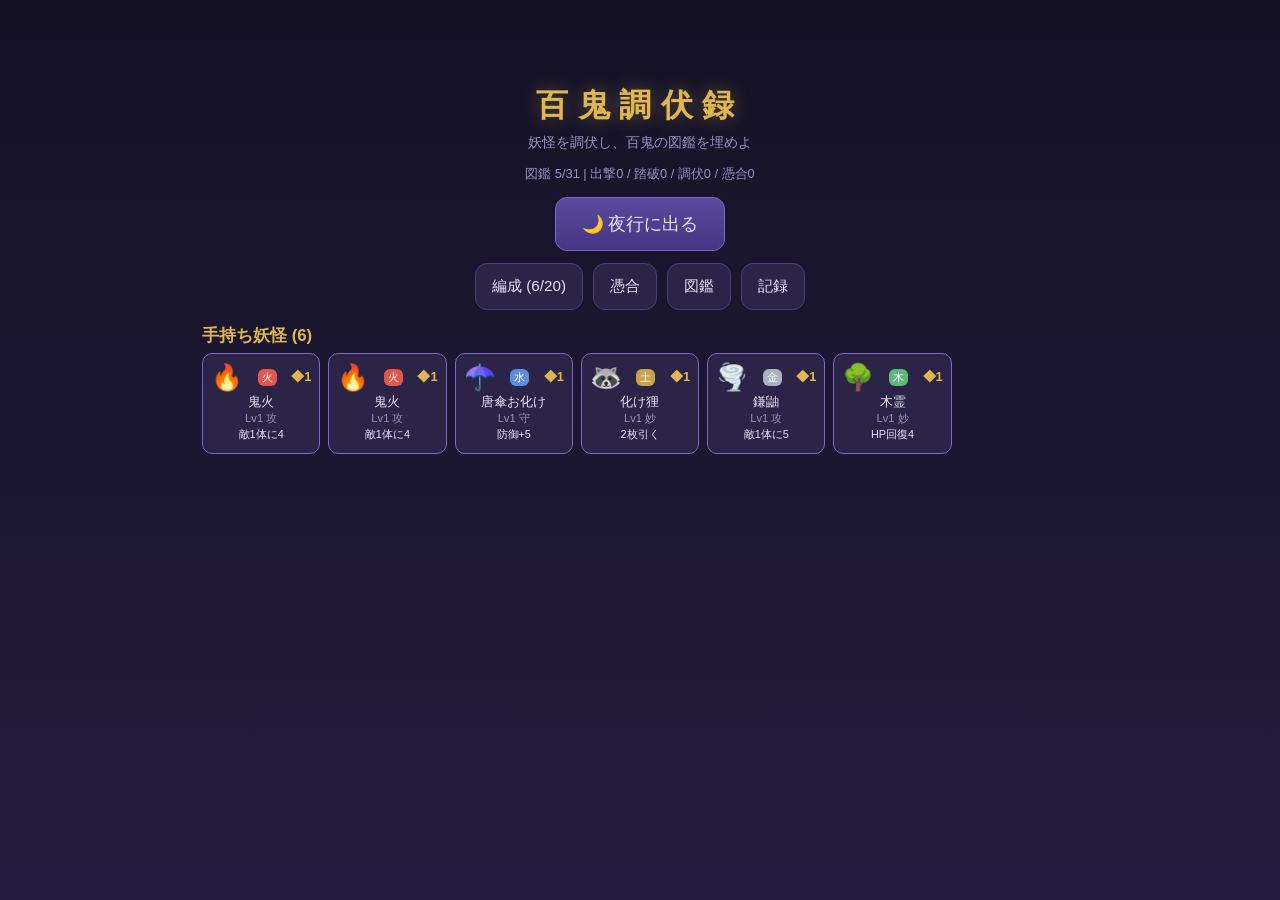
==== index.html @ 9baf0c31 "初回コミット: 百鬼調伏録 P1第1弾 和風妖怪デッキ構築ローグライト(iPhone向けPWA・完全オフライン)。 調伏(捕獲)・重ね(同種合体で★強化)・憑合レシピ20通り・ ダンジョン3種・図鑑・" ====
<!DOCTYPE html>
<html lang="ja">
<head>
<meta charset="utf-8">
<meta name="viewport" content="width=device-width, initial-scale=1, viewport-fit=cover, user-scalable=no">
<meta name="apple-mobile-web-app-capable" content="yes">
<meta name="apple-mobile-web-app-status-bar-style" content="black-translucent">
<meta name="theme-color" content="#151226">
<title>百鬼調伏録(検証版)</title>
<link rel="manifest" href="manifest.webmanifest">
<link rel="stylesheet" href="css/style.css">
</head>
<body>
<div id="app"></div>
<script src="js/data.js"></script>
<script src="js/state.js"></script>
<script src="js/run.js"></script>
<script src="js/battle.js"></script>
<script src="js/main.js"></script>
</body>
</html>
---- css/style.css ----
/* 百鬼調伏録 検証版 */
* { margin: 0; padding: 0; box-sizing: border-box; -webkit-tap-highlight-color: transparent; }

:root {
  --bg1: #151226;
  --bg2: #241d3d;
  --panel: #2b2447;
  --panel2: #362d59;
  --line: #4a3f7a;
  --text: #e8e2f5;
  --dim: #9a8fc0;
  --gold: #e0b64e;
  --red: #e2574c;
  --green: #5eb87a;
}

html, body { height: 100%; }
body {
  font-family: "Hiragino Sans", "Yu Gothic", "Noto Sans JP", sans-serif;
  background: linear-gradient(180deg, var(--bg1), var(--bg2));
  color: var(--text);
  touch-action: manipulation;
  user-select: none;
  -webkit-user-select: none;
}

#app { min-height: 100vh; }

.screen {
  max-width: 900px;
  margin: 0 auto;
  padding: max(12px, env(safe-area-inset-top)) 12px calc(24px + env(safe-area-inset-bottom));
}
.screen.center { text-align: center; padding-top: 15vh; }
.center-list { list-style: none; }

.title { text-align: center; font-size: 2rem; letter-spacing: 0.3em; color: var(--gold); margin-top: 8vh; text-shadow: 0 0 18px rgba(224, 182, 78, .35); }
.subtitle { text-align: center; color: var(--dim); margin: 6px 0 14px; font-size: .85rem; }
.stats-line { text-align: center; color: var(--dim); font-size: .8rem; margin-bottom: 14px; }
.h2 { font-size: 1.05rem; margin: 14px 0 6px; color: var(--gold); }
.hint { color: var(--dim); font-size: .8rem; margin-bottom: 8px; }
.footer { margin-top: 28px; text-align: center; }

/* ボタン */
.btn {
  appearance: none; border: 1px solid var(--line); border-radius: 12px;
  background: var(--panel); color: var(--text);
  padding: 12px 16px; font-size: .95rem; cursor: pointer;
}
.btn:active { transform: scale(.97); }
.btn-primary { background: linear-gradient(180deg, #5a4a9e, #453583); border-color: #7a68c9; }
.btn-danger { border-color: #7a4040; color: #d99; background: #3a2233; }
.btn-active { background: var(--gold); color: #201a10; border-color: var(--gold); font-weight: bold; }
.btn-big { font-size: 1.1rem; padding: 14px 26px; }
.btn-small { font-size: .8rem; padding: 8px 12px; }
.btn-row { display: flex; gap: 10px; justify-content: center; flex-wrap: wrap; margin: 12px 0; }

/* ステータスバー */
.statusbar {
  display: flex; gap: 14px; justify-content: center; flex-wrap: wrap;
  background: rgba(0, 0, 0, .35); border: 1px solid var(--line); border-radius: 10px;
  padding: 8px 10px; font-size: .9rem; margin-bottom: 10px;
}

/* 属性チップ・コスト */
.chip { display: inline-block; min-width: 1.4em; text-align: center; border-radius: 6px; color: #fff; font-size: .7rem; padding: 1px 4px; }
.cost { color: var(--gold); font-size: .8rem; font-weight: bold; }

/* 手持ちグリッド */
.grid { display: grid; grid-template-columns: repeat(auto-fill, minmax(104px, 1fr)); gap: 8px; }
.unit {
  background: var(--panel); border: 1px solid var(--line); border-radius: 10px;
  padding: 8px; text-align: center; position: relative; cursor: pointer;
}
.unit.selected { border-color: var(--gold); box-shadow: 0 0 8px rgba(224, 182, 78, .5); }
.unit.indeck { border-color: #7a68c9; }
.unit-top { display: flex; justify-content: space-between; align-items: center; }
.unit-emoji { font-size: 1.6rem; }
.unit-name { font-size: .8rem; margin-top: 2px; }
.unit-lv { color: var(--dim); font-size: .7rem; }
.unit-effect { font-size: .68rem; color: var(--text); margin-top: 2px; min-height: 1.6em; }
.unit-badge {
  position: absolute; top: -6px; right: -4px; background: #7a68c9; color: #fff;
  font-size: .6rem; border-radius: 8px; padding: 1px 6px;
}

/* トースト */
.toast {
  position: fixed; left: 50%; bottom: calc(16px + env(safe-area-inset-bottom)); transform: translateX(-50%);
  background: rgba(0, 0, 0, .8); border: 1px solid var(--gold); color: var(--gold);
  border-radius: 20px; padding: 8px 18px; font-size: .85rem; z-index: 50; white-space: nowrap;
}

/* 憑合 */
.fusion-preview {
  background: var(--panel2); border: 1px dashed var(--line); border-radius: 12px;
  text-align: center; padding: 14px; margin-bottom: 10px; color: var(--dim);
}
.fusion-preview.ok { border-color: var(--gold); color: var(--text); }
.fusion-preview.ng { border-color: var(--red); color: var(--red); }
.fusion-preview .btn { margin-top: 8px; }
.big-emoji { font-size: 3rem; margin: 8px 0; }
.recipes { margin: 14px 0; color: var(--dim); font-size: .85rem; }
.recipes summary { cursor: pointer; color: var(--gold); }
.recipes ul { list-style: none; margin-top: 6px; line-height: 1.8; }

/* ノード選択 */
.node-row { display: flex; gap: 12px; justify-content: center; }
.node-card {
  flex: 1; max-width: 260px; background: var(--panel); border: 1px solid var(--line);
  border-radius: 14px; text-align: center; padding: 22px 10px; cursor: pointer;
}
.node-card:active { transform: scale(.97); border-color: var(--gold); }
.node-emoji { font-size: 2.4rem; }
.node-name { font-size: 1.05rem; margin: 6px 0 4px; color: var(--gold); }
.node-desc { font-size: .75rem; color: var(--dim); }

/* バトル */
.battle-layout { display: flex; flex-direction: column; gap: 8px; }
.enemy-row { display: flex; gap: 8px; justify-content: center; flex-wrap: wrap; }
.enemy {
  background: var(--panel); border: 1px solid var(--line); border-radius: 12px;
  width: 128px; text-align: center; padding: 10px 6px; cursor: pointer; position: relative;
}
.enemy.dead { opacity: .35; filter: grayscale(1); }
.enemy.captured { opacity: .55; border-color: var(--gold); }
.enemy.capturable { border-color: var(--gold); }
.enemy.capture-target { box-shadow: 0 0 12px rgba(224, 182, 78, .8); }
.enemy-emoji { font-size: 2.2rem; }
.enemy-name { font-size: .78rem; margin: 2px 0; }
.enemy-state { color: var(--gold); font-weight: bold; margin-top: 4px; }
.hpbar { height: 8px; background: #1c1733; border-radius: 4px; overflow: hidden; margin: 4px 4px 2px; }
.hpfill { height: 100%; background: linear-gradient(90deg, #c94b4b, #e2574c); border-radius: 4px; }
.enemy-hp { font-size: .7rem; color: var(--dim); }
.enemy-intent { font-size: .72rem; color: #e8a0a0; margin-top: 2px; }
.rage { color: var(--red); font-weight: bold; }
.cap-mark {
  margin-top: 4px; font-size: .72rem; color: #201a10; background: var(--gold);
  border-radius: 8px; display: inline-block; padding: 1px 8px; font-weight: bold;
}

.log {
  background: rgba(0, 0, 0, .3); border-radius: 8px; padding: 6px 10px;
  font-size: .74rem; color: var(--dim); min-height: 3.6em; line-height: 1.5;
}

.hand-row { display: flex; gap: 8px; justify-content: center; flex-wrap: wrap; }
.hand-card {
  background: linear-gradient(180deg, #3d3468, #2b2447);
  border: 1px solid var(--line); border-radius: 10px;
  width: 96px; text-align: center; padding: 8px 6px; cursor: pointer;
}
.hand-card .unit-emoji { font-size: 1.8rem; }
.hand-card.selected { border-color: var(--gold); box-shadow: 0 0 10px rgba(224, 182, 78, .6); transform: translateY(-6px); }
.hand-card.disabled { opacity: .45; }
.battle-actions { margin-top: 4px; }

/* ★・状態異常 */
.star { color: var(--gold); font-size: .75em; margin-left: 2px; letter-spacing: -1px; }
.poison { color: #b57ae0; font-weight: bold; }
.weakened { color: #7ab5e0; font-weight: bold; }

/* 図鑑 */
.dex-item { cursor: default; }
.dex-seen { opacity: .75; }
.dex-seen .unit-emoji { filter: grayscale(1) brightness(.7); }
.dex-unknown { opacity: .45; }

/* ダンジョン選択 */
.dungeon-row { flex-direction: column; align-items: center; }
.dungeon-row .node-card { width: 100%; max-width: 340px; padding: 16px 10px; }
.node-card.locked { opacity: .5; filter: grayscale(.6); }
@media (orientation: landscape) and (max-height: 500px) {
  .dungeon-row { flex-direction: row; align-items: stretch; }
}

/* セーブ引継ぎ */
.h3 { font-size: .95rem; margin: 14px 0 6px; color: var(--gold); }
.save-text {
  width: 100%; height: 72px; background: rgba(0, 0, 0, .35); color: var(--dim);
  border: 1px solid var(--line); border-radius: 8px; padding: 8px;
  font-size: .7rem; font-family: monospace; resize: none;
}

/* 勝敗オーバーレイ */
.overlay {
  position: fixed; inset: 0; background: rgba(10, 8, 20, .75);
  display: flex; align-items: center; justify-content: center; z-index: 100;
}
.overlay-box {
  background: var(--panel2); border: 1px solid var(--gold); border-radius: 16px;
  padding: 24px 28px; text-align: center; max-width: 90vw;
}
.overlay-box h2 { color: var(--gold); margin-bottom: 10px; }
.overlay-box ul { list-style: none; margin: 8px 0; line-height: 1.8; font-size: .9rem; }
.overlay-box .btn { margin-top: 12px; }

/* 横画面: 敵エリアと手札を左右に */
@media (orientation: landscape) and (max-height: 500px) {
  .battle-layout { flex-direction: row; align-items: flex-start; }
  .battle-main { flex: 1.2; }
  .battle-side { flex: 1; }
  .screen.battle-screen { max-width: none; }
  .title { margin-top: 3vh; }
  .screen.center { padding-top: 6vh; }
}
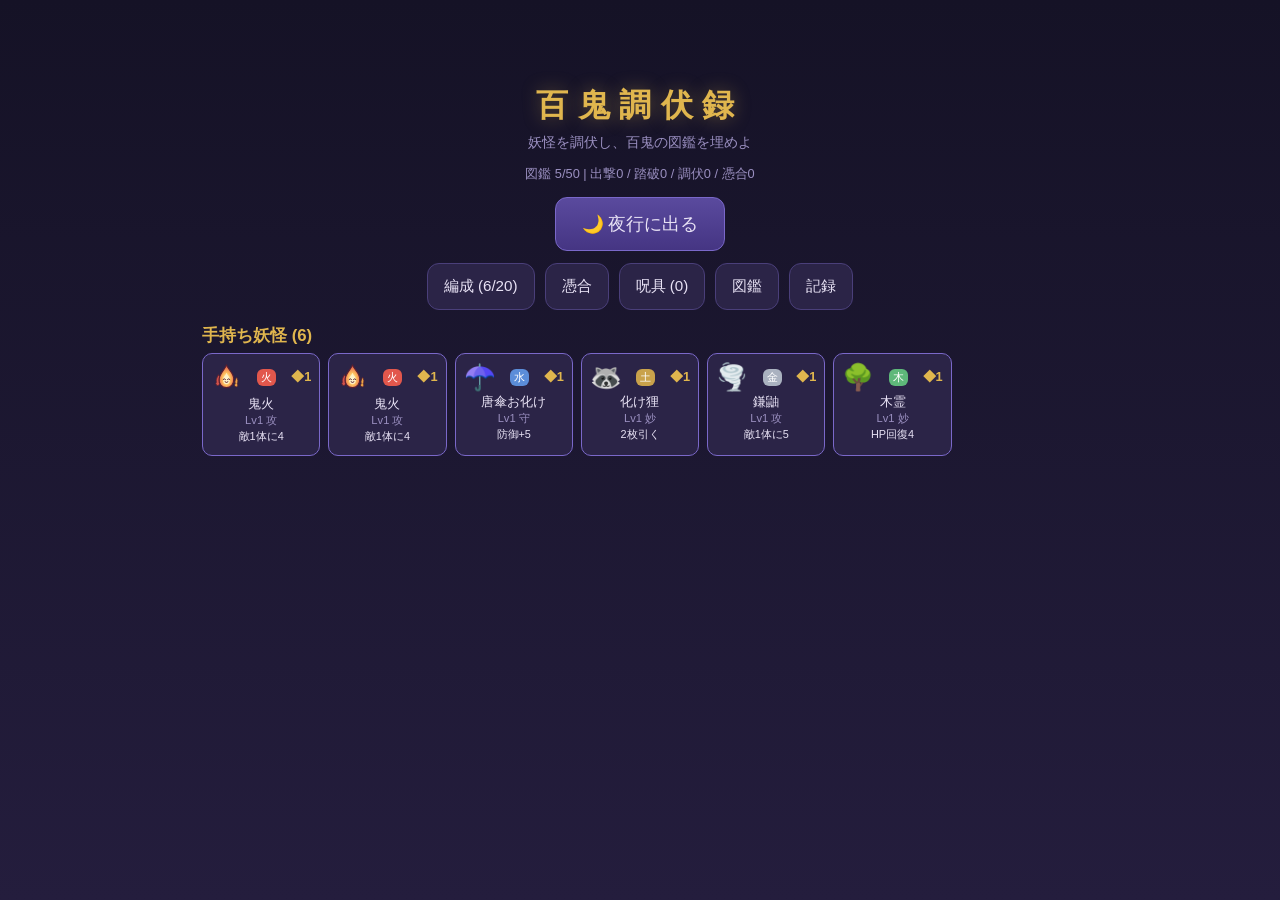
==== commit 31f2b74c: "イラスト差し替え基盤・開発計画書・テストのリポジトリ移設 - js/art.js: assets/art/<id>.svg を置いてARTに1行足すだけで絵文字→イラスト切替   (妖怪・ボス・呪具共" ====
--- a/index.html
+++ b/index.html
@@ -13,6 +13,7 @@
 <body>
 <div id="app"></div>
 <script src="js/data.js"></script>
+<script src="js/art.js"></script>
 <script src="js/state.js"></script>
 <script src="js/run.js"></script>
 <script src="js/battle.js"></script>
--- a/css/style.css
+++ b/css/style.css
@@ -155,6 +155,13 @@
 .hand-card.disabled { opacity: .45; }
 .battle-actions { margin-top: 4px; }
 
+/* イラスト(絵文字と同じ大きさ感で置き換わる) */
+.sprite { width: 1.2em; height: 1.2em; vertical-align: -0.2em; }
+
+/* 呪具 */
+.item-card.item-empty { opacity: .4; cursor: default; }
+.drop-line { color: var(--gold); font-weight: bold; margin: 6px 0; }
+
 /* ★・状態異常 */
 .star { color: var(--gold); font-size: .75em; margin-left: 2px; letter-spacing: -1px; }
 .poison { color: #b57ae0; font-weight: bold; }
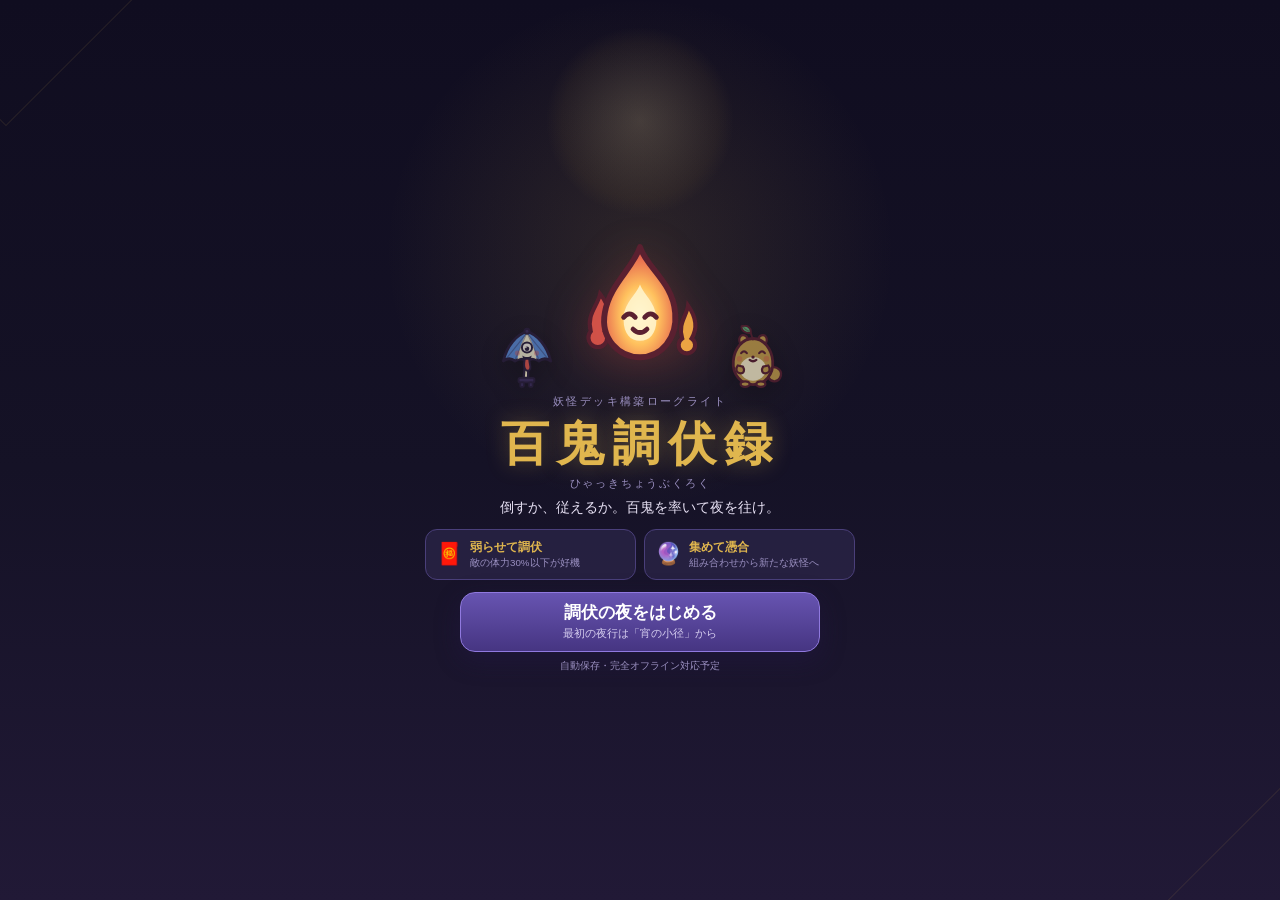
==== commit a24db009: "M2.6: PWAアプリアイコンを追加" ====
--- a/index.html
+++ b/index.html
@@ -5,9 +5,12 @@
 <meta name="viewport" content="width=device-width, initial-scale=1, viewport-fit=cover, user-scalable=no">
 <meta name="apple-mobile-web-app-capable" content="yes">
 <meta name="apple-mobile-web-app-status-bar-style" content="black-translucent">
+<meta name="apple-mobile-web-app-title" content="百鬼調伏録">
 <meta name="theme-color" content="#151226">
-<title>百鬼調伏録(検証版)</title>
+<title>百鬼調伏録</title>
 <link rel="manifest" href="manifest.webmanifest">
+<link rel="apple-touch-icon" sizes="180x180" href="assets/icons/apple-touch-icon.png">
+<link rel="icon" type="image/png" sizes="32x32" href="assets/icons/favicon-32.png">
 <link rel="stylesheet" href="css/style.css">
 </head>
 <body>
--- a/css/style.css
+++ b/css/style.css
@@ -41,6 +41,76 @@
 .hint { color: var(--dim); font-size: .8rem; margin-bottom: 8px; }
 .footer { margin-top: 28px; text-align: center; }
 
+/* タイトル画面(M2.5先行版) */
+.title-screen {
+  position: relative; min-height: 100vh; min-height: 100svh; overflow: hidden;
+  display: flex; flex-direction: column; align-items: center; justify-content: center;
+  gap: 12px; padding: max(22px, env(safe-area-inset-top)) 18px max(22px, env(safe-area-inset-bottom));
+  text-align: center;
+  background:
+    radial-gradient(circle at 50% 28%, rgba(224, 182, 78, .13), transparent 28%),
+    linear-gradient(180deg, #100d20 0%, var(--bg1) 52%, #211936 100%);
+}
+.title-screen::before,
+.title-screen::after {
+  content: ''; position: absolute; width: 260px; height: 260px; border: 1px solid rgba(224, 182, 78, .1);
+  transform: rotate(45deg); pointer-events: none;
+}
+.title-screen::before { top: -190px; left: -125px; }
+.title-screen::after { right: -150px; bottom: -185px; }
+.title-moon {
+  position: absolute; top: max(26px, env(safe-area-inset-top)); left: 50%; width: 190px; height: 190px;
+  transform: translateX(-50%); border-radius: 50%; pointer-events: none;
+  background: radial-gradient(circle, rgba(246, 223, 158, .18), rgba(224, 182, 78, .05) 58%, transparent 70%);
+}
+.title-art { z-index: 1; display: flex; align-items: flex-end; justify-content: center; gap: 2px; height: 156px; }
+.title-art span { display: block; }
+.title-art .sprite { display: block; vertical-align: 0; }
+.title-art-main .sprite { width: 150px; height: 150px; filter: drop-shadow(0 10px 22px rgba(226, 87, 76, .25)); }
+.title-art-side { opacity: .72; transform: translateY(14px); }
+.title-art-side .sprite { width: 72px; height: 72px; filter: drop-shadow(0 8px 14px rgba(0, 0, 0, .35)); }
+.title-copy { z-index: 1; }
+.title-kicker { color: var(--dim); font-size: .68rem; letter-spacing: .22em; }
+.title-copy h1 {
+  margin-top: 3px; color: var(--gold); font-size: clamp(2rem, 10vw, 3rem); letter-spacing: .16em;
+  text-shadow: 0 0 22px rgba(224, 182, 78, .32);
+}
+.title-reading { color: var(--dim); font-size: .7rem; letter-spacing: .16em; }
+.title-tagline { margin-top: 8px; color: var(--text); font-size: .86rem; }
+.title-guide {
+  z-index: 1; width: min(100%, 430px); display: grid; grid-template-columns: 1fr 1fr; gap: 8px;
+}
+.title-guide > div {
+  display: grid; grid-template-columns: auto 1fr; column-gap: 7px; align-items: center;
+  padding: 9px 10px; text-align: left; background: rgba(43, 36, 71, .76);
+  border: 1px solid var(--line); border-radius: 12px;
+}
+.title-guide > div > span { grid-row: 1 / 3; font-size: 1.35rem; }
+.title-guide strong { color: var(--gold); font-size: .75rem; }
+.title-guide small { color: var(--dim); font-size: .61rem; line-height: 1.35; }
+.title-actions { z-index: 1; width: min(100%, 360px); }
+.title-enter-btn {
+  appearance: none; width: 100%; min-height: 60px; cursor: pointer;
+  display: flex; flex-direction: column; align-items: center; justify-content: center; gap: 3px;
+  border: 1px solid #9079df; border-radius: 15px; color: #fff;
+  background: linear-gradient(180deg, #6754b1, #463582);
+  box-shadow: 0 8px 24px rgba(35, 24, 72, .45); font: inherit;
+}
+.title-enter-btn:active { transform: scale(.98); }
+.title-enter-btn:focus-visible { outline: 2px solid var(--gold); outline-offset: 3px; }
+.title-enter-btn span { font-size: 1.04rem; font-weight: bold; }
+.title-enter-btn small { color: #d5cdef; font-size: .68rem; }
+.title-actions > p { margin-top: 7px; color: var(--dim); font-size: .63rem; }
+
+@media (max-height: 680px) {
+  .title-screen { gap: 7px; padding-top: max(10px, env(safe-area-inset-top)); padding-bottom: max(10px, env(safe-area-inset-bottom)); }
+  .title-art { height: 102px; }
+  .title-art-main .sprite { width: 100px; height: 100px; }
+  .title-art-side .sprite { width: 54px; height: 54px; }
+  .title-copy h1 { font-size: 2rem; }
+  .title-tagline { margin-top: 4px; }
+}
+
 /* ボタン */
 .btn {
   appearance: none; border: 1px solid var(--line); border-radius: 12px;
@@ -76,6 +146,17 @@
 .unit.indeck { border-color: #7a68c9; }
 .unit-top { display: flex; justify-content: space-between; align-items: center; }
 .unit-emoji { font-size: 1.6rem; }
+.unit-art-btn {
+  appearance: none; border: 0; background: transparent; color: inherit; padding: 2px;
+  border-radius: 8px; cursor: zoom-in; position: relative; line-height: 1;
+}
+.unit-art-btn:active { transform: scale(.94); }
+.unit-art-btn:focus-visible { outline: 2px solid var(--gold); outline-offset: 1px; }
+.zoom-mark {
+  position: absolute; right: -3px; bottom: -3px; width: 13px; height: 13px;
+  display: grid; place-items: center; border-radius: 50%; background: var(--gold); color: #201a10;
+  border: 1px solid var(--panel); font-size: 10px; font-weight: bold; line-height: 1;
+}
 .unit-name { font-size: .8rem; margin-top: 2px; }
 .unit-lv { color: var(--dim); font-size: .7rem; }
 .unit-effect { font-size: .68rem; color: var(--text); margin-top: 2px; min-height: 1.6em; }
@@ -158,6 +239,36 @@
 /* イラスト(絵文字と同じ大きさ感で置き換わる) */
 .sprite { width: 1.2em; height: 1.2em; vertical-align: -0.2em; }
 
+/* 手持ち妖怪のイラスト拡大 */
+.unit-detail-overlay {
+  position: fixed; inset: 0; z-index: 200; padding: max(16px, env(safe-area-inset-top)) 16px max(16px, env(safe-area-inset-bottom));
+  display: flex; align-items: center; justify-content: center; background: rgba(10, 8, 20, .88);
+  overscroll-behavior: contain;
+}
+.unit-detail-dialog {
+  width: min(92vw, 420px); max-height: 90vh; max-height: 90dvh; overflow-y: auto;
+  position: relative; padding: 18px 20px 20px; text-align: center;
+  background: linear-gradient(180deg, var(--panel2), var(--panel));
+  border: 1px solid var(--gold); border-radius: 18px;
+  box-shadow: 0 18px 60px rgba(0, 0, 0, .55);
+}
+.unit-detail-close {
+  appearance: none; position: absolute; top: 8px; right: 8px; z-index: 1;
+  width: 44px; height: 44px; border: 0; border-radius: 50%; cursor: pointer;
+  background: rgba(10, 8, 20, .65); color: var(--text); font-size: 1.7rem; line-height: 1;
+}
+.unit-detail-art {
+  min-height: 220px; display: grid; place-items: center; margin: 2px 0 6px;
+  background: radial-gradient(circle, rgba(122, 104, 201, .24), transparent 66%);
+}
+.unit-detail-art .sprite { display: block; width: min(68vw, 280px); height: min(68vw, 280px); }
+.unit-detail-dialog h2 { color: var(--gold); font-size: 1.45rem; margin: 2px 0 8px; }
+.unit-detail-meta { display: flex; gap: 8px; align-items: center; justify-content: center; flex-wrap: wrap; font-size: .82rem; }
+.unit-detail-effect { margin-top: 10px; font-size: .95rem; font-weight: bold; }
+.unit-detail-desc { margin: 10px auto; max-width: 32em; color: var(--dim); font-size: .84rem; line-height: 1.55; }
+.unit-detail-item { margin-bottom: 2px; color: var(--gold); font-size: .8rem; }
+.unit-detail-dialog > .btn { margin-top: 12px; }
+
 /* 呪具 */
 .item-card.item-empty { opacity: .4; cursor: default; }
 .drop-line { color: var(--gold); font-weight: bold; margin: 6px 0; }
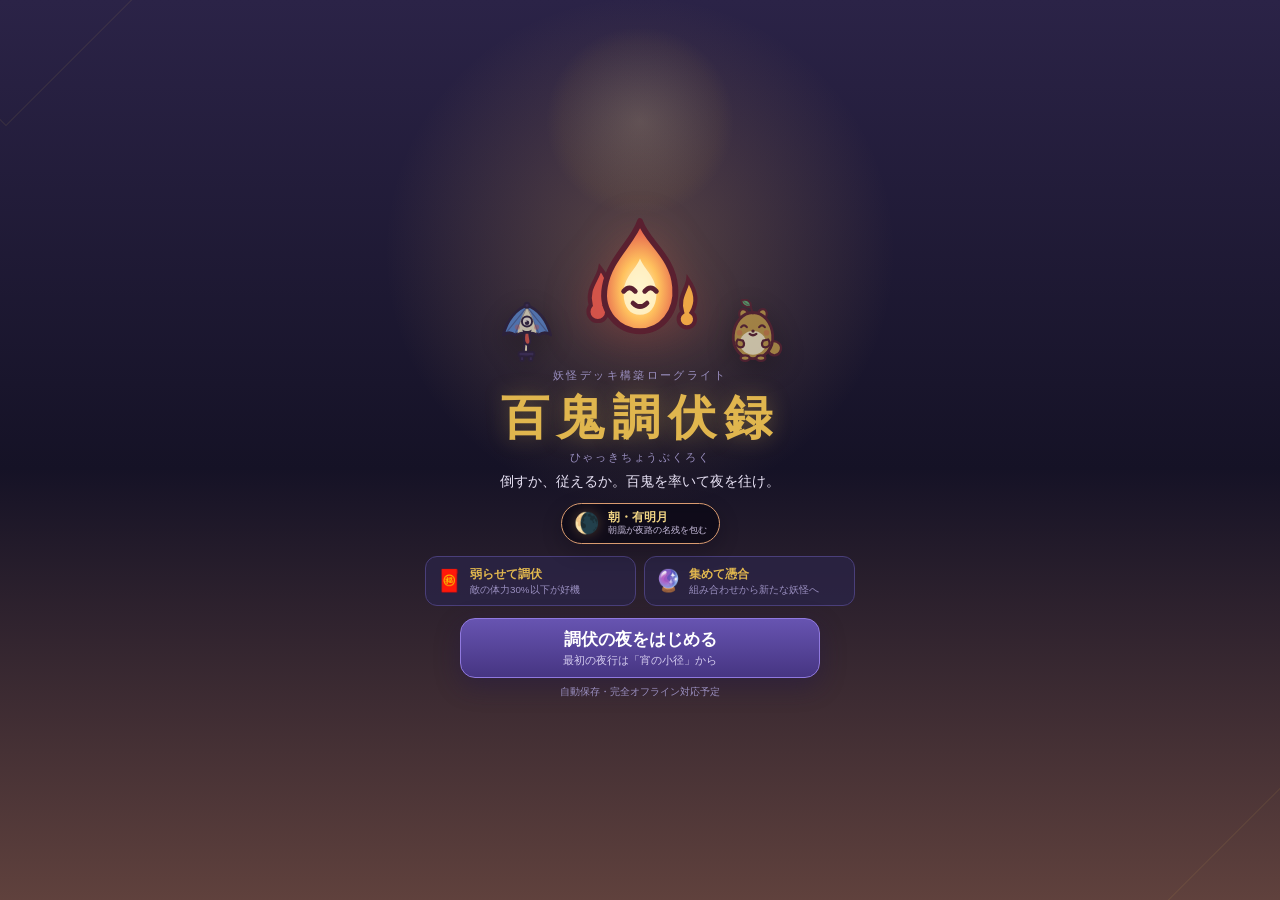
==== commit 75a5a96f: "feat: complete time-linked M3 systems" ====
--- a/index.html
+++ b/index.html
@@ -15,6 +15,7 @@
 </head>
 <body>
 <div id="app"></div>
+<script src="js/time.js"></script>
 <script src="js/data.js"></script>
 <script src="js/art.js"></script>
 <script src="js/state.js"></script>
--- a/css/style.css
+++ b/css/style.css
@@ -41,15 +41,49 @@
 .hint { color: var(--dim); font-size: .8rem; margin-bottom: 8px; }
 .footer { margin-top: 28px; text-align: center; }
 
-/* タイトル画面(M2.5先行版) */
+/* 現実時間テーマ(M3-B) */
+.time-morning { --sky-top: #2b2347; --sky-bottom: #775044; --sky-glow: rgba(244, 181, 105, .27); --time-line: #d99b70; }
+.time-day { --sky-top: #17364c; --sky-bottom: #4d5868; --sky-glow: rgba(195, 225, 232, .22); --time-line: #9fcbd2; }
+.time-evening { --sky-top: #28172f; --sky-bottom: #74362f; --sky-glow: rgba(238, 117, 76, .25); --time-line: #df7c62; }
+.time-night { --sky-top: #100d20; --sky-bottom: #211936; --sky-glow: rgba(224, 182, 78, .13); --time-line: #9079df; }
+.time-witching { --sky-top: #070918; --sky-bottom: #251442; --sky-glow: rgba(120, 91, 210, .25); --time-line: #7655c7; }
+
+.time-context {
+  position: relative; z-index: 2; width: fit-content; max-width: min(100%, 360px); margin: 0 auto;
+  display: flex; align-items: center; justify-content: center; gap: 8px;
+  padding: 6px 12px; border: 1px solid var(--time-line); border-radius: 999px;
+  background: rgba(10, 8, 20, .72); color: #f3edf9; text-align: left;
+  box-shadow: 0 7px 20px rgba(8, 6, 18, .24); backdrop-filter: blur(4px);
+}
+.time-context > span:last-child { display: flex; flex-direction: column; min-width: 0; }
+.time-context strong { color: #f2d685; font-size: .72rem; line-height: 1.25; }
+.time-context small { overflow: hidden; text-overflow: ellipsis; white-space: nowrap; color: #c8bddc; font-size: .58rem; line-height: 1.35; }
+.time-moon { flex: none; font-size: 1.28rem; filter: drop-shadow(0 0 7px var(--sky-glow)); }
+
+.home-time-shell {
+  position: relative; min-height: 100vh; min-height: 100svh; overflow: hidden;
+  background:
+    radial-gradient(circle at 50% 8%, var(--sky-glow), transparent 34%),
+    linear-gradient(180deg, var(--sky-top) 0%, var(--bg1) 48%, var(--sky-bottom) 130%);
+}
+.home-time-shell::before {
+  content: ''; position: absolute; top: -130px; right: -105px; width: 250px; height: 250px;
+  border: 1px solid var(--time-line); border-radius: 50%; opacity: .36;
+  box-shadow: 0 0 70px var(--sky-glow); pointer-events: none;
+}
+.home-time-shell .screen { position: relative; z-index: 1; }
+.home-time-shell .title { margin-top: 5vh; }
+.home-time-shell .time-context { margin-bottom: 11px; }
+
+/* タイトル画面(M2.5 + M3-B時間テーマ) */
 .title-screen {
   position: relative; min-height: 100vh; min-height: 100svh; overflow: hidden;
   display: flex; flex-direction: column; align-items: center; justify-content: center;
   gap: 12px; padding: max(22px, env(safe-area-inset-top)) 18px max(22px, env(safe-area-inset-bottom));
   text-align: center;
   background:
-    radial-gradient(circle at 50% 28%, rgba(224, 182, 78, .13), transparent 28%),
-    linear-gradient(180deg, #100d20 0%, var(--bg1) 52%, #211936 100%);
+    radial-gradient(circle at 50% 28%, var(--sky-glow), transparent 28%),
+    linear-gradient(180deg, var(--sky-top) 0%, var(--bg1) 52%, var(--sky-bottom) 115%);
 }
 .title-screen::before,
 .title-screen::after {
@@ -62,6 +96,7 @@
   position: absolute; top: max(26px, env(safe-area-inset-top)); left: 50%; width: 190px; height: 190px;
   transform: translateX(-50%); border-radius: 50%; pointer-events: none;
   background: radial-gradient(circle, rgba(246, 223, 158, .18), rgba(224, 182, 78, .05) 58%, transparent 70%);
+  animation: moon-breathe 8s ease-in-out infinite;
 }
 .title-art { z-index: 1; display: flex; align-items: flex-end; justify-content: center; gap: 2px; height: 156px; }
 .title-art span { display: block; }
@@ -102,6 +137,16 @@
 .title-enter-btn small { color: #d5cdef; font-size: .68rem; }
 .title-actions > p { margin-top: 7px; color: var(--dim); font-size: .63rem; }
 
+@keyframes moon-breathe {
+  0%, 100% { opacity: .72; transform: translateX(-50%) scale(.97); }
+  50% { opacity: 1; transform: translateX(-50%) scale(1.03); }
+}
+
+@media (prefers-reduced-motion: reduce) {
+  .title-moon { animation: none; }
+  .btn:active, .title-enter-btn:active, .unit-art-btn:active, .node-card:active { transform: none; }
+}
+
 @media (max-height: 680px) {
   .title-screen { gap: 7px; padding-top: max(10px, env(safe-area-inset-top)); padding-bottom: max(10px, env(safe-area-inset-bottom)); }
   .title-art { height: 102px; }
@@ -109,6 +154,24 @@
   .title-art-side .sprite { width: 54px; height: 54px; }
   .title-copy h1 { font-size: 2rem; }
   .title-tagline { margin-top: 4px; }
+}
+
+@media (orientation: landscape) and (max-height: 500px) {
+  .title-screen { gap: 4px; padding: max(4px, env(safe-area-inset-top)) 14px max(4px, env(safe-area-inset-bottom)); }
+  .title-art { height: 72px; }
+  .title-art-main .sprite { width: 72px; height: 72px; }
+  .title-art-side { transform: translateY(7px); }
+  .title-art-side .sprite { width: 42px; height: 42px; }
+  .title-kicker { font-size: .58rem; }
+  .title-copy h1 { margin-top: 0; font-size: 1.65rem; }
+  .title-reading { font-size: .58rem; }
+  .title-tagline { margin-top: 2px; font-size: .72rem; }
+  .title-screen .time-context { padding: 3px 10px; }
+  .title-guide > div { padding: 5px 8px; }
+  .title-guide > div > span { font-size: 1.1rem; }
+  .title-guide small { font-size: .55rem; }
+  .title-enter-btn { min-height: 48px; }
+  .title-actions > p { margin-top: 3px; }
 }
 
 /* ボタン */
@@ -283,6 +346,8 @@
 .dex-seen { opacity: .75; }
 .dex-seen .unit-emoji { filter: grayscale(1) brightness(.7); }
 .dex-unknown { opacity: .45; }
+.dex-hint { margin-top: 5px; color: #d6bf79; font-size: .62rem; line-height: 1.35; }
+.dex-unknown.dex-conditioned { opacity: .68; }
 
 /* ダンジョン選択 */
 .dungeon-row { flex-direction: column; align-items: center; }
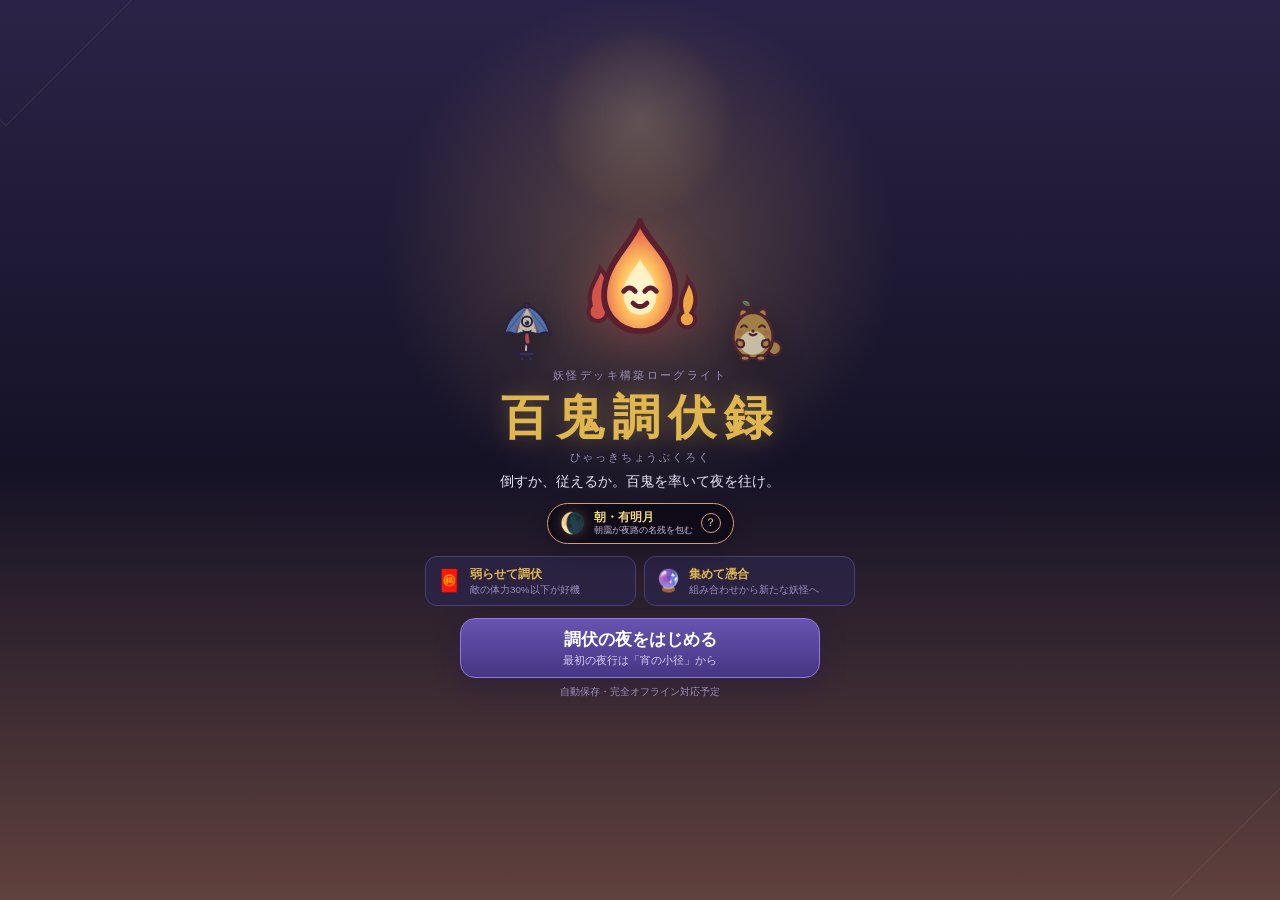
==== commit 7cf8bb71: "feat: add M4 achievement foundation" ====
--- a/index.html
+++ b/index.html
@@ -18,6 +18,7 @@
 <script src="js/time.js"></script>
 <script src="js/data.js"></script>
 <script src="js/art.js"></script>
+<script src="js/achievements.js"></script>
 <script src="js/state.js"></script>
 <script src="js/run.js"></script>
 <script src="js/battle.js"></script>
--- a/css/style.css
+++ b/css/style.css
@@ -49,16 +49,23 @@
 .time-witching { --sky-top: #070918; --sky-bottom: #251442; --sky-glow: rgba(120, 91, 210, .25); --time-line: #7655c7; }
 
 .time-context {
+  appearance: none; font: inherit; cursor: pointer;
   position: relative; z-index: 2; width: fit-content; max-width: min(100%, 360px); margin: 0 auto;
   display: flex; align-items: center; justify-content: center; gap: 8px;
   padding: 6px 12px; border: 1px solid var(--time-line); border-radius: 999px;
   background: rgba(10, 8, 20, .72); color: #f3edf9; text-align: left;
   box-shadow: 0 7px 20px rgba(8, 6, 18, .24); backdrop-filter: blur(4px);
 }
-.time-context > span:last-child { display: flex; flex-direction: column; min-width: 0; }
+.time-context:active { transform: scale(.98); }
+.time-context:focus-visible { outline: 2px solid var(--gold); outline-offset: 3px; }
+.time-copy { display: flex; flex-direction: column; min-width: 0; }
 .time-context strong { color: #f2d685; font-size: .72rem; line-height: 1.25; }
 .time-context small { overflow: hidden; text-overflow: ellipsis; white-space: nowrap; color: #c8bddc; font-size: .58rem; line-height: 1.35; }
 .time-moon { flex: none; font-size: 1.28rem; filter: drop-shadow(0 0 7px var(--sky-glow)); }
+.time-more {
+  flex: none; display: grid; place-items: center; width: 20px; height: 20px;
+  border: 1px solid var(--time-line); border-radius: 50%; color: #f2d685; font-size: .68rem;
+}
 
 .home-time-shell {
   position: relative; min-height: 100vh; min-height: 100svh; overflow: hidden;
@@ -332,6 +339,28 @@
 .unit-detail-item { margin-bottom: 2px; color: var(--gold); font-size: .8rem; }
 .unit-detail-dialog > .btn { margin-top: 12px; }
 
+/* 時間帯・月相の説明 */
+.time-help-dialog { text-align: left; width: min(94vw, 460px); }
+.time-help-heading { display: flex; align-items: center; justify-content: center; gap: 10px; padding-right: 34px; }
+.time-help-heading > span { font-size: 2.4rem; filter: drop-shadow(0 0 10px rgba(224, 182, 78, .25)); }
+.time-help-heading small { color: var(--dim); font-size: .66rem; }
+.time-help-dialog .time-help-heading h2 { margin: 0; }
+.time-help-lead { margin: 12px 0 14px; color: var(--dim); font-size: .82rem; line-height: 1.55; text-align: center; }
+.time-help-dialog h3 { margin: 13px 0 7px; color: var(--gold); font-size: .86rem; }
+.time-help-active { display: grid; grid-template-columns: repeat(auto-fit, minmax(150px, 1fr)); gap: 7px; list-style: none; }
+.time-help-active li { display: flex; align-items: center; gap: 8px; padding: 8px; background: rgba(122, 104, 201, .12); border: 1px solid var(--line); border-radius: 10px; }
+.time-help-active .sprite { flex: none; width: 38px; height: 38px; }
+.time-help-active li > span { display: flex; flex-direction: column; min-width: 0; }
+.time-help-active strong { font-size: .78rem; }
+.time-help-active small { color: var(--dim); font-size: .62rem; line-height: 1.35; }
+.time-help-none { padding: 10px; border: 1px dashed var(--line); border-radius: 10px; color: var(--dim); font-size: .76rem; text-align: center; }
+.time-help-lore { display: grid; gap: 5px; list-style: none; }
+.time-help-lore li { display: flex; flex-direction: column; padding-left: 9px; border-left: 2px solid var(--line); }
+.time-help-lore strong { color: var(--text); font-size: .72rem; }
+.time-help-lore span { color: var(--dim); font-size: .63rem; line-height: 1.4; }
+.time-help-note { margin-top: 14px; padding: 9px 10px; background: rgba(0, 0, 0, .22); border-radius: 9px; color: #c8bddc; font-size: .68rem; line-height: 1.55; }
+.time-help-dialog .btn-row { margin-bottom: 0; }
+
 /* 呪具 */
 .item-card.item-empty { opacity: .4; cursor: default; }
 .drop-line { color: var(--gold); font-weight: bold; margin: 6px 0; }
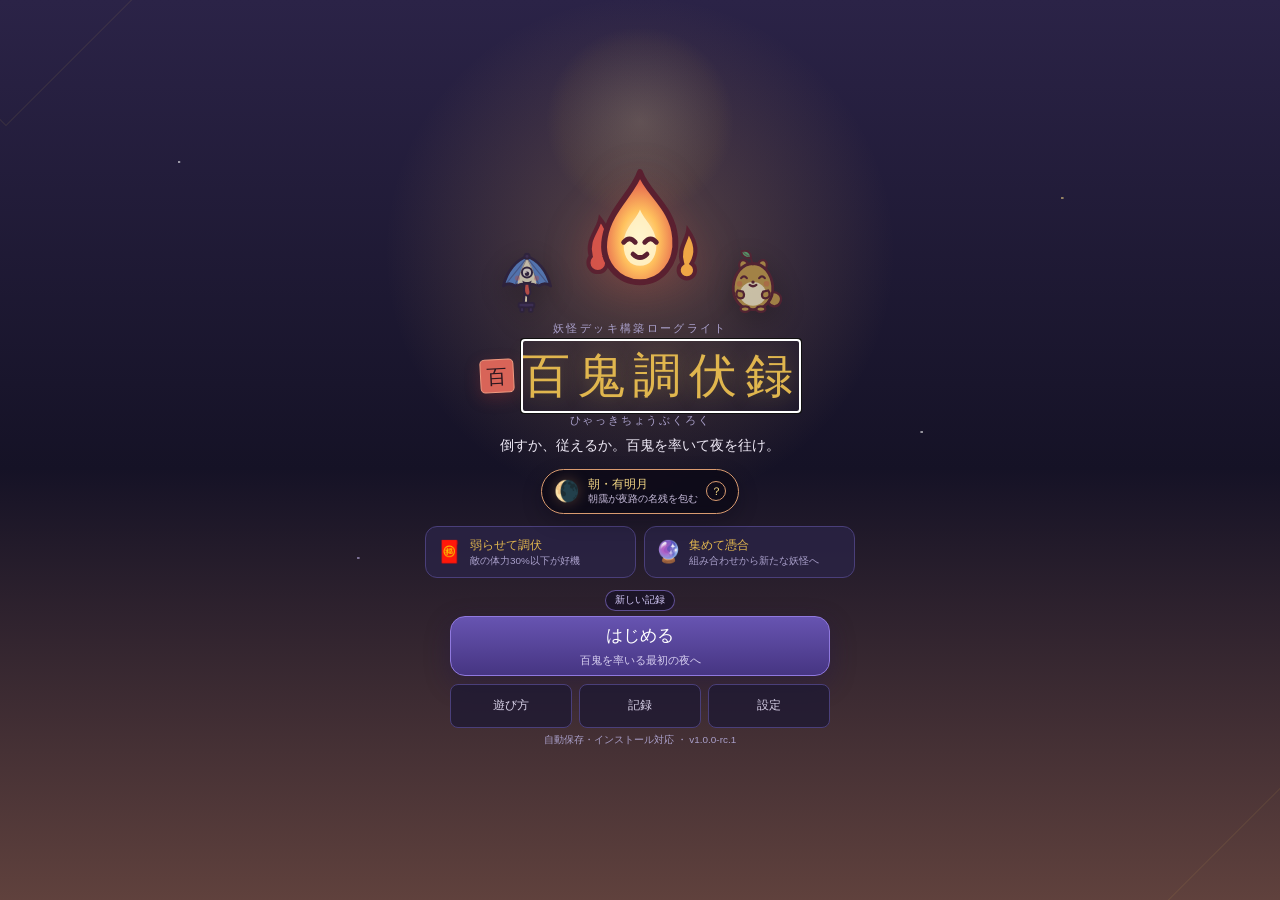
==== commit 3f478b1a: "feat: complete M5 release candidate" ====
--- a/index.html
+++ b/index.html
@@ -2,8 +2,9 @@
 <html lang="ja">
 <head>
 <meta charset="utf-8">
-<meta name="viewport" content="width=device-width, initial-scale=1, viewport-fit=cover, user-scalable=no">
+<meta name="viewport" content="width=device-width, initial-scale=1, viewport-fit=cover">
 <meta name="apple-mobile-web-app-capable" content="yes">
+<meta name="mobile-web-app-capable" content="yes">
 <meta name="apple-mobile-web-app-status-bar-style" content="black-translucent">
 <meta name="apple-mobile-web-app-title" content="百鬼調伏録">
 <meta name="theme-color" content="#151226">
@@ -15,13 +16,16 @@
 </head>
 <body>
 <div id="app"></div>
+<script src="js/version.js"></script>
 <script src="js/time.js"></script>
 <script src="js/data.js"></script>
 <script src="js/art.js"></script>
 <script src="js/achievements.js"></script>
+<script src="js/progression.js"></script>
 <script src="js/state.js"></script>
 <script src="js/run.js"></script>
 <script src="js/battle.js"></script>
 <script src="js/main.js"></script>
+<script src="js/pwa.js"></script>
 </body>
 </html>
--- a/css/style.css
+++ b/css/style.css
@@ -1,35 +1,82 @@
-/* 百鬼調伏録 検証版 */
+/* 百鬼調伏録 UI基盤(M5-A〜C) */
 * { margin: 0; padding: 0; box-sizing: border-box; -webkit-tap-highlight-color: transparent; }
 
 :root {
-  --bg1: #151226;
-  --bg2: #241d3d;
-  --panel: #2b2447;
-  --panel2: #362d59;
-  --line: #4a3f7a;
-  --text: #e8e2f5;
-  --dim: #9a8fc0;
-  --gold: #e0b64e;
-  --red: #e2574c;
-  --green: #5eb87a;
+  color-scheme: dark;
+
+  /* 色: 夜の藍を土台に、金=重要、紫=操作、赤=危険、緑=成功 */
+  --color-bg-deep: #151226;
+  --color-bg-soft: #241d3d;
+  --color-surface: #2b2447;
+  --color-surface-raised: #362d59;
+  --color-line: #4a3f7a;
+  --color-line-strong: #6e5eaa;
+  --color-text: #f0ebf8;
+  --color-text-muted: #aaa0cb;
+  --color-accent: #e0b64e;
+  --color-action: #7a68c9;
+  --color-danger: #e2574c;
+  --color-success: #5eb87a;
+  --color-focus: #f2d685;
+  --color-on-accent: #201a10;
+
+  /* 既存部品との互換名。新規UIは上の意味名を優先する */
+  --bg1: var(--color-bg-deep);
+  --bg2: var(--color-bg-soft);
+  --panel: var(--color-surface);
+  --panel2: var(--color-surface-raised);
+  --line: var(--color-line);
+  --text: var(--color-text);
+  --dim: var(--color-text-muted);
+  --gold: var(--color-accent);
+  --red: var(--color-danger);
+  --green: var(--color-success);
+
+  /* 余白・形・影・操作領域 */
+  --space-1: 4px;
+  --space-2: 8px;
+  --space-3: 12px;
+  --space-4: 16px;
+  --space-5: 24px;
+  --space-6: 32px;
+  --radius-sm: 8px;
+  --radius-md: 12px;
+  --radius-lg: 18px;
+  --shadow-card: 0 6px 18px rgba(7, 5, 15, .2);
+  --shadow-float: 0 18px 60px rgba(0, 0, 0, .55);
+  --tap-min: 44px;
+  --focus-ring: 0 0 0 3px rgba(242, 214, 133, .32);
 }
 
 html, body { height: 100%; }
+html { -webkit-text-size-adjust: 100%; }
 body {
   font-family: "Hiragino Sans", "Yu Gothic", "Noto Sans JP", sans-serif;
   background: linear-gradient(180deg, var(--bg1), var(--bg2));
   color: var(--text);
+  font-size: 16px;
+  line-height: 1.5;
+  font-synthesis: none;
+  text-rendering: optimizeLegibility;
   touch-action: manipulation;
   user-select: none;
   -webkit-user-select: none;
 }
 
+button, textarea, input, select { font: inherit; }
+button, [data-action] { touch-action: manipulation; }
+:where(button, textarea, input, select, summary, [data-action]):focus-visible {
+  outline: 2px solid var(--color-focus);
+  outline-offset: 3px;
+  box-shadow: var(--focus-ring);
+}
+
 #app { min-height: 100vh; }
 
 .screen {
   max-width: 900px;
   margin: 0 auto;
-  padding: max(12px, env(safe-area-inset-top)) 12px calc(24px + env(safe-area-inset-bottom));
+  padding: max(var(--space-3), env(safe-area-inset-top)) max(var(--space-3), env(safe-area-inset-right)) calc(var(--space-5) + env(safe-area-inset-bottom)) max(var(--space-3), env(safe-area-inset-left));
 }
 .screen.center { text-align: center; padding-top: 15vh; }
 .center-list { list-style: none; }
@@ -41,6 +88,57 @@
 .hint { color: var(--dim); font-size: .8rem; margin-bottom: 8px; }
 .footer { margin-top: 28px; text-align: center; }
 
+/* 全画面の情報階層・共通ナビゲーション(M5-C) */
+.screen-shell { padding-bottom: calc(88px + env(safe-area-inset-bottom)); }
+.screen-header {
+  min-height: 82px; margin: 0 0 var(--space-4); padding: var(--space-3) var(--space-4);
+  display: flex; align-items: center; justify-content: space-between; gap: var(--space-3);
+  border: 1px solid var(--line); border-radius: var(--radius-lg);
+  background: linear-gradient(135deg, rgba(54, 45, 89, .96), rgba(35, 29, 61, .94)); box-shadow: var(--shadow-card);
+}
+.screen-heading { min-width: 0; }
+.screen-heading > p { color: #cfc2ee; font-size: .62rem; letter-spacing: .12em; }
+.screen-heading h1 { color: var(--gold); font-size: clamp(1.25rem, 5vw, 1.65rem); line-height: 1.2; }
+.screen-heading > span { display: block; margin-top: 3px; color: var(--dim); font-size: .7rem; }
+.screen-meta { flex: none; display: flex; flex-wrap: wrap; justify-content: flex-end; gap: var(--space-1); }
+.screen-meta span { min-height: 32px; display: inline-flex; align-items: center; padding: 4px 9px; color: #f0e9ff; border: 1px solid var(--color-line-strong); border-radius: 999px; background: rgba(15, 12, 29, .48); font-size: .68rem; }
+.section-header { margin: var(--space-5) 0 var(--space-2); display: flex; align-items: end; justify-content: space-between; gap: var(--space-3); }
+.section-header h2 { color: #f2d685; font-size: .95rem; }
+.section-header p { margin-top: 2px; color: var(--dim); font-size: .68rem; }
+.section-header > strong { flex: none; color: #d8cdfd; font-size: .7rem; }
+.content-panel { padding: var(--space-3); border: 1px solid var(--line); border-radius: var(--radius-md); background: rgba(43, 36, 71, .82); box-shadow: var(--shadow-card); }
+.goal-panel .progression-goal { margin: 0; }
+.instruction-panel strong, .save-note strong { color: var(--gold); font-size: .8rem; }
+.instruction-panel p, .save-note p { margin-top: 3px; color: var(--dim); font-size: .72rem; }
+.screen-actions {
+  position: sticky; z-index: 30; bottom: max(var(--space-2), env(safe-area-inset-bottom));
+  width: fit-content; max-width: 100%; margin: var(--space-5) auto 0; padding: var(--space-2);
+  display: flex; flex-wrap: wrap; justify-content: center; gap: var(--space-2);
+  border: 1px solid var(--line); border-radius: var(--radius-lg); background: rgba(21, 18, 38, .94); box-shadow: 0 12px 34px rgba(0, 0, 0, .5); backdrop-filter: blur(8px);
+}
+.screen-actions .btn { min-width: min(190px, 70vw); }
+
+.home-hero { margin: clamp(20px, 5vh, 44px) 0 12px; text-align: center; }
+.home-hero > p { color: #cfc2ee; font-size: .64rem; letter-spacing: .14em; }
+.home-hero h1 { color: var(--gold); font-size: clamp(1.8rem, 8vw, 2.55rem); letter-spacing: .18em; text-shadow: 0 0 18px rgba(224, 182, 78, .32); }
+.home-hero > span { display: block; margin-top: 4px; color: var(--dim); font-size: .8rem; }
+.home-summary, .collection-summary { display: grid; grid-template-columns: repeat(4, 1fr); gap: var(--space-2); margin: 12px auto; }
+.home-summary span, .collection-summary span { min-width: 0; padding: 9px 6px; display: flex; flex-direction: column; align-items: center; border: 1px solid var(--line); border-radius: var(--radius-sm); background: rgba(24, 20, 42, .72); text-align: center; }
+.home-summary small, .collection-summary small { color: var(--dim); font-size: .62rem; }
+.home-summary strong, .collection-summary strong { overflow: hidden; max-width: 100%; color: #f0e9ff; font-size: .85rem; text-overflow: ellipsis; white-space: nowrap; }
+.home-summary b { color: var(--dim); font-size: .62rem; font-weight: normal; }
+.home-primary-panel { width: min(100%, 620px); margin: 0 auto; padding: var(--space-3); border: 1px solid rgba(122, 104, 201, .65); border-radius: var(--radius-lg); background: rgba(31, 25, 54, .7); box-shadow: var(--shadow-card); }
+.dashboard-grid { display: grid; grid-template-columns: repeat(3, 1fr); gap: var(--space-2); }
+.dashboard-grid button {
+  appearance: none; min-height: 78px; padding: 9px 7px; cursor: pointer;
+  display: grid; grid-template-columns: 30px minmax(0, 1fr); grid-template-rows: auto auto; align-items: center; column-gap: 7px;
+  color: var(--text); border: 1px solid var(--line); border-radius: var(--radius-md); background: linear-gradient(180deg, var(--panel2), var(--panel)); text-align: left; box-shadow: var(--shadow-card); font: inherit;
+}
+.dashboard-grid button > span { grid-row: 1 / 3; font-size: 1.35rem; text-align: center; }
+.dashboard-grid button strong { align-self: end; color: #f2d685; font-size: .78rem; }
+.dashboard-grid button small { align-self: start; overflow: hidden; color: var(--dim); font-size: .62rem; text-overflow: ellipsis; white-space: nowrap; }
+.dashboard-grid button:active { transform: scale(.98); }
+
 /* 現実時間テーマ(M3-B) */
 .time-morning { --sky-top: #2b2347; --sky-bottom: #775044; --sky-glow: rgba(244, 181, 105, .27); --time-line: #d99b70; }
 .time-day { --sky-top: #17364c; --sky-bottom: #4d5868; --sky-glow: rgba(195, 225, 232, .22); --time-line: #9fcbd2; }
@@ -51,7 +149,7 @@
 .time-context {
   appearance: none; font: inherit; cursor: pointer;
   position: relative; z-index: 2; width: fit-content; max-width: min(100%, 360px); margin: 0 auto;
-  display: flex; align-items: center; justify-content: center; gap: 8px;
+  min-height: var(--tap-min); display: flex; align-items: center; justify-content: center; gap: 8px;
   padding: 6px 12px; border: 1px solid var(--time-line); border-radius: 999px;
   background: rgba(10, 8, 20, .72); color: #f3edf9; text-align: left;
   box-shadow: 0 7px 20px rgba(8, 6, 18, .24); backdrop-filter: blur(4px);
@@ -60,7 +158,7 @@
 .time-context:focus-visible { outline: 2px solid var(--gold); outline-offset: 3px; }
 .time-copy { display: flex; flex-direction: column; min-width: 0; }
 .time-context strong { color: #f2d685; font-size: .72rem; line-height: 1.25; }
-.time-context small { overflow: hidden; text-overflow: ellipsis; white-space: nowrap; color: #c8bddc; font-size: .58rem; line-height: 1.35; }
+.time-context small { overflow: hidden; text-overflow: ellipsis; white-space: nowrap; color: #c8bddc; font-size: .62rem; line-height: 1.35; }
 .time-moon { flex: none; font-size: 1.28rem; filter: drop-shadow(0 0 7px var(--sky-glow)); }
 .time-more {
   flex: none; display: grid; place-items: center; width: 20px; height: 20px;
@@ -68,7 +166,7 @@
 }
 
 .home-time-shell {
-  position: relative; min-height: 100vh; min-height: 100svh; overflow: hidden;
+  position: relative; min-height: 100vh; min-height: 100svh; overflow-x: hidden;
   background:
     radial-gradient(circle at 50% 8%, var(--sky-glow), transparent 34%),
     linear-gradient(180deg, var(--sky-top) 0%, var(--bg1) 48%, var(--sky-bottom) 130%);
@@ -81,12 +179,21 @@
 .home-time-shell .screen { position: relative; z-index: 1; }
 .home-time-shell .title { margin-top: 5vh; }
 .home-time-shell .time-context { margin-bottom: 11px; }
-
-/* タイトル画面(M2.5 + M3-B時間テーマ) */
+.first-night-callout {
+  width: min(100%, 520px); margin: 10px auto; padding: 10px 12px;
+  display: grid; grid-template-columns: 34px minmax(0, 1fr); gap: 9px; align-items: center;
+  border: 1px solid var(--gold); border-radius: var(--radius-md); background: rgba(224, 182, 78, .1); box-shadow: var(--shadow-card);
+}
+.first-night-callout > span { display: grid; place-items: center; width: 30px; height: 30px; color: var(--color-on-accent); background: var(--gold); border-radius: 50%; font-family: serif; font-weight: bold; }
+.first-night-callout strong { color: #f2d685; font-size: .82rem; }
+.first-night-callout p { color: var(--dim); font-size: .68rem; }
+.first-night-action { box-shadow: 0 0 0 3px rgba(224, 182, 78, .15), 0 8px 24px rgba(35, 24, 72, .45); }
+
+/* 完成版タイトル・初回導入(M5-B) */
 .title-screen {
-  position: relative; min-height: 100vh; min-height: 100svh; overflow: hidden;
+  position: relative; min-height: 100vh; min-height: 100svh; overflow-x: hidden; overflow-y: auto;
   display: flex; flex-direction: column; align-items: center; justify-content: center;
-  gap: 12px; padding: max(22px, env(safe-area-inset-top)) 18px max(22px, env(safe-area-inset-bottom));
+  gap: 12px; padding: max(22px, env(safe-area-inset-top)) max(18px, env(safe-area-inset-right)) max(22px, env(safe-area-inset-bottom)) max(18px, env(safe-area-inset-left));
   text-align: center;
   background:
     radial-gradient(circle at 50% 28%, var(--sky-glow), transparent 28%),
@@ -104,6 +211,14 @@
   transform: translateX(-50%); border-radius: 50%; pointer-events: none;
   background: radial-gradient(circle, rgba(246, 223, 158, .18), rgba(224, 182, 78, .05) 58%, transparent 70%);
   animation: moon-breathe 8s ease-in-out infinite;
+}
+.title-stars {
+  position: absolute; inset: 0; pointer-events: none; opacity: .55;
+  background:
+    radial-gradient(circle at 14% 18%, #fff 0 1px, transparent 1.5px),
+    radial-gradient(circle at 83% 22%, #f2d685 0 1px, transparent 1.5px),
+    radial-gradient(circle at 72% 48%, #fff 0 1px, transparent 1.5px),
+    radial-gradient(circle at 28% 62%, #c9baf2 0 1px, transparent 1.5px);
 }
 .title-art { z-index: 1; display: flex; align-items: flex-end; justify-content: center; gap: 2px; height: 156px; }
 .title-art span { display: block; }
@@ -113,8 +228,15 @@
 .title-art-side .sprite { width: 72px; height: 72px; filter: drop-shadow(0 8px 14px rgba(0, 0, 0, .35)); }
 .title-copy { z-index: 1; }
 .title-kicker { color: var(--dim); font-size: .68rem; letter-spacing: .22em; }
+.title-logo { display: flex; align-items: center; justify-content: center; gap: 8px; margin-top: 3px; }
+.title-logo > span {
+  display: grid; place-items: center; width: 34px; height: 34px; flex: none;
+  color: #2a1720; background: #d86458; border: 1px solid #f19a80; border-radius: 5px;
+  font-family: serif; font-size: 1.25rem; font-weight: bold; transform: rotate(-3deg);
+  box-shadow: 0 5px 16px rgba(173, 52, 50, .28);
+}
 .title-copy h1 {
-  margin-top: 3px; color: var(--gold); font-size: clamp(2rem, 10vw, 3rem); letter-spacing: .16em;
+  color: var(--gold); font-size: clamp(2rem, 10vw, 3rem); letter-spacing: .16em;
   text-shadow: 0 0 22px rgba(224, 182, 78, .32);
 }
 .title-reading { color: var(--dim); font-size: .7rem; letter-spacing: .16em; }
@@ -129,8 +251,12 @@
 }
 .title-guide > div > span { grid-row: 1 / 3; font-size: 1.35rem; }
 .title-guide strong { color: var(--gold); font-size: .75rem; }
-.title-guide small { color: var(--dim); font-size: .61rem; line-height: 1.35; }
-.title-actions { z-index: 1; width: min(100%, 360px); }
+.title-guide small { color: var(--dim); font-size: .62rem; line-height: 1.35; }
+.title-actions { z-index: 1; width: min(100%, 380px); }
+.title-state {
+  width: fit-content; margin: 0 auto 5px; padding: 2px 9px; color: #d8cdfd;
+  border: 1px solid rgba(144, 121, 223, .6); border-radius: 999px; background: rgba(20, 16, 38, .62); font-size: .62rem;
+}
 .title-enter-btn {
   appearance: none; width: 100%; min-height: 60px; cursor: pointer;
   display: flex; flex-direction: column; align-items: center; justify-content: center; gap: 3px;
@@ -142,17 +268,113 @@
 .title-enter-btn:focus-visible { outline: 2px solid var(--gold); outline-offset: 3px; }
 .title-enter-btn span { font-size: 1.04rem; font-weight: bold; }
 .title-enter-btn small { color: #d5cdef; font-size: .68rem; }
-.title-actions > p { margin-top: 7px; color: var(--dim); font-size: .63rem; }
+.title-menu { display: grid; grid-template-columns: repeat(3, 1fr); gap: 7px; margin-top: 8px; }
+.title-menu button {
+  appearance: none; min-height: var(--tap-min); padding: 6px; cursor: pointer;
+  color: #d8d1e8; background: rgba(29, 24, 51, .76); border: 1px solid var(--line); border-radius: var(--radius-sm); font: inherit; font-size: .72rem;
+}
+.title-menu button:active { transform: scale(.97); }
+.title-autosave { margin-top: 5px; color: var(--dim); font-size: .62rem; }
+
+/* 初回導入・遊び方・設定 */
+.tutorial-screen, .utility-screen {
+  min-height: 100vh; min-height: 100svh;
+  background:
+    radial-gradient(circle at 50% 10%, rgba(122, 104, 201, .2), transparent 34%),
+    linear-gradient(180deg, var(--bg1), var(--bg2));
+}
+.tutorial-screen { display: grid; place-items: center; padding: max(18px, env(safe-area-inset-top)) max(14px, env(safe-area-inset-right)) max(18px, env(safe-area-inset-bottom)) max(14px, env(safe-area-inset-left)); }
+.tutorial-panel {
+  width: min(100%, 520px); padding: 20px 18px; text-align: center;
+  border: 1px solid var(--color-line-strong); border-radius: var(--radius-lg);
+  background: linear-gradient(180deg, rgba(54, 45, 89, .96), rgba(32, 27, 55, .98)); box-shadow: var(--shadow-float);
+}
+.tutorial-progress { display: flex; justify-content: center; gap: 8px; margin-bottom: 8px; }
+.tutorial-progress span { display: grid; place-items: center; width: 24px; height: 24px; color: var(--dim); border: 1px solid var(--line); border-radius: 50%; font-size: .62rem; }
+.tutorial-progress span.active { color: var(--color-on-accent); background: var(--gold); border-color: var(--gold); font-weight: bold; }
+.tutorial-mark, .utility-kicker { color: #d2c5f5; font-size: .68rem; letter-spacing: .14em; }
+.tutorial-panel h1 { margin: 3px 0 12px; color: var(--gold); font-size: 1.45rem; }
+.tutorial-party, .tutorial-fusion { min-height: 132px; display: flex; align-items: center; justify-content: center; gap: 4px; margin: 6px 0 12px; }
+.tutorial-party span:nth-child(2) { transform: translateY(-8px); }
+.tutorial-party .sprite { width: 118px; height: 118px; }
+.tutorial-party span:not(:nth-child(2)) .sprite { width: 72px; height: 72px; opacity: .8; }
+.tutorial-fusion { gap: 9px; }
+.tutorial-fusion .sprite { width: 76px; height: 76px; }
+.tutorial-fusion span:last-child .sprite { width: 102px; height: 102px; filter: drop-shadow(0 0 14px rgba(224, 182, 78, .32)); }
+.tutorial-fusion b { color: var(--gold); font-size: 1.35rem; }
+.tutorial-capture { min-height: 132px; display: flex; align-items: center; justify-content: center; gap: 18px; margin: 6px 0 12px; }
+.tutorial-capture .sprite { width: 116px; height: 116px; }
+.tutorial-capture > div { width: min(46%, 180px); text-align: left; }
+.tutorial-capture b, .tutorial-capture strong { display: block; font-size: .75rem; }
+.tutorial-capture i { display: block; height: 10px; margin: 6px 0; overflow: hidden; border-radius: 99px; background: #171326; }
+.tutorial-capture em { display: block; width: 25%; height: 100%; background: var(--red); }
+.tutorial-capture strong { width: fit-content; padding: 3px 7px; color: var(--color-on-accent); background: var(--gold); border-radius: 6px; }
+.tutorial-lead { color: #fff; font-weight: bold; font-size: .92rem; }
+.tutorial-body { max-width: 420px; margin: 7px auto 0; color: var(--dim); font-size: .78rem; }
+.tutorial-actions { display: grid; grid-template-columns: 1fr 1.35fr; gap: 8px; margin-top: 18px; }
+.utility-content { max-width: 640px; padding-top: max(34px, env(safe-area-inset-top)); }
+.utility-content > .h2 { margin-top: 3px; font-size: 1.5rem; }
+.guide-grid { display: grid; gap: 9px; margin: 18px 0; }
+.guide-grid article, .setting-card {
+  display: grid; grid-template-columns: auto minmax(0, 1fr); gap: 11px; align-items: center;
+  padding: 13px; border: 1px solid var(--line); border-radius: var(--radius-md); background: var(--panel); box-shadow: var(--shadow-card);
+}
+.guide-grid article > span { font-size: 1.7rem; }
+.guide-grid strong, .setting-card strong { color: #f2d685; font-size: .86rem; }
+.guide-grid p, .setting-card p { margin-top: 2px; color: var(--dim); font-size: .72rem; }
+.first-night-route { padding: 14px 16px; border-left: 3px solid var(--gold); background: rgba(224, 182, 78, .08); }
+.first-night-route h2 { color: var(--gold); font-size: .9rem; }
+.first-night-route ol { margin: 7px 0 0 1.25rem; color: #d8d1e8; font-size: .75rem; line-height: 1.8; }
+.setting-card { grid-template-columns: minmax(0, 1fr) auto; margin: 14px 0; }
+.setting-card .btn { min-width: 142px; }
+@media (max-width: 480px) {
+  .setting-card { grid-template-columns: 1fr; }
+  .setting-card .btn { width: 100%; }
+  .tutorial-party .sprite { width: 96px; height: 96px; }
+  .tutorial-party span:not(:nth-child(2)) .sprite { width: 62px; height: 62px; }
+  .tutorial-fusion { gap: 5px; }
+  .tutorial-fusion .sprite { width: 62px; height: 62px; }
+  .tutorial-fusion span:last-child .sprite { width: 82px; height: 82px; }
+}
 
 @keyframes moon-breathe {
   0%, 100% { opacity: .72; transform: translateX(-50%) scale(.97); }
   50% { opacity: 1; transform: translateX(-50%) scale(1.03); }
 }
 
+@keyframes screen-enter {
+  from { opacity: 0; transform: translateY(7px); }
+  to { opacity: 1; transform: translateY(0); }
+}
+@keyframes notice-enter {
+  from { opacity: 0; transform: translate(-50%, -10px); }
+  to { opacity: 1; transform: translate(-50%, 0); }
+}
+@keyframes celebration-enter {
+  0% { opacity: 0; transform: scale(.88) translateY(16px); }
+  70% { transform: scale(1.025) translateY(0); }
+  100% { opacity: 1; transform: scale(1); }
+}
+@keyframes celebration-rays {
+  to { transform: translate(-50%, -50%) rotate(18deg); }
+}
+@keyframes capture-ready {
+  50% { box-shadow: 0 0 0 4px rgba(224, 182, 78, .18), 0 0 18px rgba(224, 182, 78, .72); }
+}
+
+.screen-enter { animation: screen-enter .22s ease-out both; }
+.achievement-notice, .progression-notice { animation: notice-enter .28s ease-out both; }
+.battle-result-card { animation: celebration-enter .26s ease-out both; }
+.enemy.capture-target { animation: capture-ready 1.15s ease-in-out infinite; }
+
 @media (prefers-reduced-motion: reduce) {
-  .title-moon { animation: none; }
+  *, *::before, *::after { scroll-behavior: auto !important; animation: none !important; transition: none !important; }
   .btn:active, .title-enter-btn:active, .unit-art-btn:active, .node-card:active { transform: none; }
-}
+  .hand-card.selected { transform: none; }
+}
+body.motion-reduced *, body.motion-reduced *::before, body.motion-reduced *::after { scroll-behavior: auto !important; animation: none !important; transition: none !important; }
+body.motion-reduced .btn:active, body.motion-reduced .title-enter-btn:active,
+body.motion-reduced .unit-art-btn:active, body.motion-reduced .node-card:active { transform: none; }
 
 @media (max-height: 680px) {
   .title-screen { gap: 7px; padding-top: max(10px, env(safe-area-inset-top)); padding-bottom: max(10px, env(safe-area-inset-bottom)); }
@@ -161,64 +383,90 @@
   .title-art-side .sprite { width: 54px; height: 54px; }
   .title-copy h1 { font-size: 2rem; }
   .title-tagline { margin-top: 4px; }
+  .title-autosave { display: none; }
+  .tutorial-panel { padding-top: 13px; padding-bottom: 13px; }
+  .tutorial-party, .tutorial-fusion, .tutorial-capture { min-height: 92px; margin: 2px 0 7px; }
+  .tutorial-party .sprite, .tutorial-capture .sprite { width: 82px; height: 82px; }
+  .tutorial-party span:not(:nth-child(2)) .sprite, .tutorial-fusion .sprite { width: 58px; height: 58px; }
+  .tutorial-fusion span:last-child .sprite { width: 76px; height: 76px; }
 }
 
 @media (orientation: landscape) and (max-height: 500px) {
-  .title-screen { gap: 4px; padding: max(4px, env(safe-area-inset-top)) 14px max(4px, env(safe-area-inset-bottom)); }
+  .title-screen { gap: 4px; padding: max(4px, env(safe-area-inset-top)) max(14px, env(safe-area-inset-right)) max(4px, env(safe-area-inset-bottom)) max(14px, env(safe-area-inset-left)); }
   .title-art { height: 72px; }
   .title-art-main .sprite { width: 72px; height: 72px; }
   .title-art-side { transform: translateY(7px); }
   .title-art-side .sprite { width: 42px; height: 42px; }
-  .title-kicker { font-size: .58rem; }
+  .title-kicker { font-size: .62rem; }
   .title-copy h1 { margin-top: 0; font-size: 1.65rem; }
-  .title-reading { font-size: .58rem; }
+  .title-reading { font-size: .62rem; }
   .title-tagline { margin-top: 2px; font-size: .72rem; }
   .title-screen .time-context { padding: 3px 10px; }
-  .title-guide > div { padding: 5px 8px; }
-  .title-guide > div > span { font-size: 1.1rem; }
-  .title-guide small { font-size: .55rem; }
+  .title-guide { display: none; }
   .title-enter-btn { min-height: 48px; }
-  .title-actions > p { margin-top: 3px; }
+  .title-state { margin-bottom: 2px; }
+  .title-menu { margin-top: 4px; }
+  .title-menu button { min-height: var(--tap-min); }
+  .tutorial-screen { display: block; overflow-y: auto; padding: max(8px, env(safe-area-inset-top)) max(14px, env(safe-area-inset-right)) max(8px, env(safe-area-inset-bottom)) max(14px, env(safe-area-inset-left)); }
+  .tutorial-panel { width: min(100%, 680px); min-height: 374px; margin: 0 auto; }
+  .tutorial-party, .tutorial-fusion, .tutorial-capture { min-height: 74px; }
+  .tutorial-lead { font-size: .8rem; }
+  .tutorial-body { font-size: .7rem; }
+  .tutorial-actions { margin-top: 8px; }
 }
 
 /* ボタン */
 .btn {
-  appearance: none; border: 1px solid var(--line); border-radius: 12px;
-  background: var(--panel); color: var(--text);
-  padding: 12px 16px; font-size: .95rem; cursor: pointer;
+  appearance: none; min-height: var(--tap-min); border: 1px solid var(--line); border-radius: var(--radius-md);
+  display: inline-flex; align-items: center; justify-content: center; gap: var(--space-1);
+  background: linear-gradient(180deg, var(--panel2), var(--panel)); color: var(--text);
+  padding: 10px var(--space-4); font-size: .92rem; font-weight: 650; line-height: 1.25; cursor: pointer;
+  box-shadow: 0 3px 10px rgba(5, 4, 12, .16);
+  transition: transform .12s ease, border-color .12s ease, filter .12s ease, box-shadow .12s ease;
 }
 .btn:active { transform: scale(.97); }
-.btn-primary { background: linear-gradient(180deg, #5a4a9e, #453583); border-color: #7a68c9; }
-.btn-danger { border-color: #7a4040; color: #d99; background: #3a2233; }
-.btn-active { background: var(--gold); color: #201a10; border-color: var(--gold); font-weight: bold; }
+.btn-primary { background: linear-gradient(180deg, #6f5abe, #49368d); border-color: #9582dd; color: #fff; }
+.btn-danger { border-color: #a75154; color: #ffd7d5; background: linear-gradient(180deg, #5b2d3c, #3a2233); }
+.btn-active { background: var(--gold); color: var(--color-on-accent); border-color: var(--gold); font-weight: bold; }
+.btn:disabled, .btn[aria-disabled="true"] { opacity: .42; cursor: not-allowed; filter: grayscale(.45); transform: none; box-shadow: none; }
 .btn-big { font-size: 1.1rem; padding: 14px 26px; }
 .btn-small { font-size: .8rem; padding: 8px 12px; }
 .btn-row { display: flex; gap: 10px; justify-content: center; flex-wrap: wrap; margin: 12px 0; }
 
+@media (hover: hover) and (pointer: fine) {
+  .btn:not(:disabled):hover, .node-card:not(.locked):hover, .unit.selectable:hover, .enemy:hover {
+    border-color: var(--color-line-strong); filter: brightness(1.07);
+  }
+}
+
 /* ステータスバー */
 .statusbar {
-  display: flex; gap: 14px; justify-content: center; flex-wrap: wrap;
-  background: rgba(0, 0, 0, .35); border: 1px solid var(--line); border-radius: 10px;
-  padding: 8px 10px; font-size: .9rem; margin-bottom: 10px;
-}
+  position: sticky; z-index: 25; top: max(4px, env(safe-area-inset-top));
+  display: flex; gap: 6px; justify-content: center; flex-wrap: wrap;
+  background: rgba(16, 13, 30, .92); border: 1px solid var(--line); border-radius: 10px;
+  padding: 6px 8px; font-size: .78rem; margin-bottom: 10px; box-shadow: var(--shadow-card); backdrop-filter: blur(8px);
+}
+.statusbar span { min-height: 28px; display: inline-flex; align-items: center; padding: 2px 6px; border-radius: 6px; background: rgba(54, 45, 89, .55); }
 
 /* 属性チップ・コスト */
 .chip { display: inline-block; min-width: 1.4em; text-align: center; border-radius: 6px; color: #fff; font-size: .7rem; padding: 1px 4px; }
 .cost { color: var(--gold); font-size: .8rem; font-weight: bold; }
 
 /* 手持ちグリッド */
-.grid { display: grid; grid-template-columns: repeat(auto-fill, minmax(104px, 1fr)); gap: 8px; }
+.grid { display: grid; grid-template-columns: repeat(auto-fill, minmax(108px, 1fr)); gap: var(--space-2); }
 .unit {
   background: var(--panel); border: 1px solid var(--line); border-radius: 10px;
-  padding: 8px; text-align: center; position: relative; cursor: pointer;
-}
-.unit.selected { border-color: var(--gold); box-shadow: 0 0 8px rgba(224, 182, 78, .5); }
+  min-width: 0; min-height: 132px; padding: 8px; text-align: center; position: relative; cursor: pointer; box-shadow: var(--shadow-card);
+}
+.unit.selected { border-color: var(--gold); box-shadow: 0 0 0 2px rgba(224, 182, 78, .2), var(--shadow-card); }
 .unit.indeck { border-color: #7a68c9; }
+.unit-select-hit { appearance: none; position: absolute; inset: 0; z-index: 1; border: 0; border-radius: inherit; background: transparent; color: transparent; cursor: pointer; }
+.unit-select-hit:focus-visible { outline: 2px solid var(--color-focus); outline-offset: 3px; box-shadow: var(--focus-ring); }
 .unit-top { display: flex; justify-content: space-between; align-items: center; }
 .unit-emoji { font-size: 1.6rem; }
 .unit-art-btn {
-  appearance: none; border: 0; background: transparent; color: inherit; padding: 2px;
-  border-radius: 8px; cursor: zoom-in; position: relative; line-height: 1;
+  appearance: none; width: var(--tap-min); height: var(--tap-min); border: 0; background: rgba(15, 12, 28, .18); color: inherit; padding: 4px;
+  display: grid; place-items: center; border-radius: 8px; cursor: zoom-in; position: relative; z-index: 2; line-height: 1;
 }
 .unit-art-btn:active { transform: scale(.94); }
 .unit-art-btn:focus-visible { outline: 2px solid var(--gold); outline-offset: 1px; }
@@ -231,51 +479,88 @@
 .unit-lv { color: var(--dim); font-size: .7rem; }
 .unit-effect { font-size: .68rem; color: var(--text); margin-top: 2px; min-height: 1.6em; }
 .unit-badge {
-  position: absolute; top: -6px; right: -4px; background: #7a68c9; color: #fff;
-  font-size: .6rem; border-radius: 8px; padding: 1px 6px;
+  position: absolute; z-index: 3; top: -6px; right: -4px; background: #7a68c9; color: #fff;
+  font-size: .62rem; border-radius: 8px; padding: 1px 6px;
 }
 
 /* トースト */
 .toast {
   position: fixed; left: 50%; bottom: calc(16px + env(safe-area-inset-bottom)); transform: translateX(-50%);
   background: rgba(0, 0, 0, .8); border: 1px solid var(--gold); color: var(--gold);
-  border-radius: 20px; padding: 8px 18px; font-size: .85rem; z-index: 50; white-space: nowrap;
-}
+  max-width: calc(100% - 24px); border-radius: 20px; padding: 8px 18px; font-size: .85rem; z-index: 50;
+  white-space: normal; text-align: center; box-shadow: var(--shadow-card);
+}
+
+/* PWA状態・更新通知(M5-E) */
+body.pwa-standalone #app { min-height: 100svh; }
+.pwa-status {
+  position: fixed; z-index: 300; top: max(10px, env(safe-area-inset-top)); left: max(12px, env(safe-area-inset-left)); right: max(12px, env(safe-area-inset-right));
+  width: fit-content; max-width: min(520px, calc(100% - 24px)); min-height: 44px; margin: 0 auto; padding: 7px 9px 7px 12px;
+  display: flex; align-items: center; justify-content: center; gap: 8px; color: #f4edff;
+  border: 1px solid var(--color-line-strong); border-radius: 999px; background: rgba(31, 25, 48, .97); box-shadow: var(--shadow-float); backdrop-filter: blur(7px);
+}
+.pwa-status > span { font-size: 1rem; }
+.pwa-status strong { font-size: .72rem; }
+.pwa-status button {
+  appearance: none; min-height: 44px; padding: 7px 12px; color: var(--color-on-accent); border: 0; border-radius: 999px; background: var(--gold); font-weight: bold; cursor: pointer;
+}
+.pwa-offline { border-color: #9c87e6; }
+.pwa-update { border-color: var(--gold); }
 
 /* 憑合 */
+.deck-summary { margin-bottom: var(--space-3); }
+.deck-summary > div:first-child { display: flex; justify-content: space-between; gap: var(--space-2); color: var(--dim); font-size: .72rem; }
+.deck-summary strong { color: #f2d685; }
+.deck-meter, .achievement-progress { height: 7px; margin-top: var(--space-2); overflow: hidden; border-radius: 999px; background: #171326; }
+.deck-meter span { display: block; height: 100%; border-radius: inherit; background: linear-gradient(90deg, #6d5ac0, var(--gold)); }
+.fusion-workbench { position: sticky; z-index: 18; top: 8px; margin: var(--space-3) 0; }
 .fusion-preview {
-  background: var(--panel2); border: 1px dashed var(--line); border-radius: 12px;
-  text-align: center; padding: 14px; margin-bottom: 10px; color: var(--dim);
+  background: rgba(54, 45, 89, .96); border: 1px dashed var(--line); border-radius: var(--radius-md);
+  text-align: center; padding: 14px; margin: 0; color: var(--dim); box-shadow: var(--shadow-card); backdrop-filter: blur(8px);
 }
 .fusion-preview.ok { border-color: var(--gold); color: var(--text); }
 .fusion-preview.ng { border-color: var(--red); color: var(--red); }
 .fusion-preview .btn { margin-top: 8px; }
 .big-emoji { font-size: 3rem; margin: 8px 0; }
-.recipes { margin: 14px 0; color: var(--dim); font-size: .85rem; }
-.recipes summary { cursor: pointer; color: var(--gold); }
-.recipes ul { list-style: none; margin-top: 6px; line-height: 1.8; }
+.recipes { margin: var(--space-4) 0; color: var(--dim); border: 1px solid var(--line); border-radius: var(--radius-md); background: rgba(43, 36, 71, .65); font-size: .75rem; }
+.recipes summary { min-height: var(--tap-min); display: flex; align-items: center; padding: 9px 12px; cursor: pointer; color: var(--gold); }
+.recipes ul { list-style: none; padding: 0 14px 14px; line-height: 1.8; }
 
 /* ノード選択 */
 .node-row { display: flex; gap: 12px; justify-content: center; }
 .node-card {
   flex: 1; max-width: 260px; background: var(--panel); border: 1px solid var(--line);
-  border-radius: 14px; text-align: center; padding: 22px 10px; cursor: pointer;
+  border-radius: 14px; text-align: center; padding: 22px 10px; cursor: pointer; box-shadow: var(--shadow-card);
 }
 .node-card:active { transform: scale(.97); border-color: var(--gold); }
+.node-card.recommended { position: relative; border-color: var(--gold); box-shadow: 0 0 0 3px rgba(224, 182, 78, .13), var(--shadow-card); }
+.route-card { min-height: 180px; position: relative; display: flex; flex-direction: column; align-items: center; justify-content: center; }
+.route-number { position: absolute; top: 8px; left: 8px; padding: 2px 7px; color: var(--dim); border: 1px solid var(--line); border-radius: 999px; font-size: .62rem; }
+.run-danger-action { margin: var(--space-6) auto 0; text-align: center; }
+.event-screen { max-width: 620px; }
+.event-card { padding: var(--space-5); text-align: center; border: 1px solid var(--line); border-radius: var(--radius-lg); background: linear-gradient(180deg, var(--panel2), var(--panel)); box-shadow: var(--shadow-card); }
+.recommended-label { width: fit-content; margin: -14px auto 8px; padding: 2px 9px; color: var(--color-on-accent); background: var(--gold); border-radius: 999px; font-size: .62rem; font-weight: bold; }
 .node-emoji { font-size: 2.4rem; }
 .node-name { font-size: 1.05rem; margin: 6px 0 4px; color: var(--gold); }
 .node-desc { font-size: .75rem; color: var(--dim); }
 
 /* バトル */
-.battle-layout { display: flex; flex-direction: column; gap: 8px; }
+.battle-screen { padding-bottom: calc(112px + env(safe-area-inset-bottom)); }
+.battle-layout { display: flex; flex-direction: column; gap: var(--space-3); }
+.battle-main, .battle-side { min-width: 0; padding: var(--space-2); border: 1px solid rgba(74, 63, 122, .65); border-radius: var(--radius-md); background: rgba(25, 21, 44, .56); }
+.battle-section-label { display: flex; align-items: center; justify-content: space-between; gap: 8px; margin: 0 2px 7px; }
+.battle-section-label strong { color: #f2d685; font-size: .76rem; }
+.battle-section-label span { color: var(--dim); font-size: .62rem; }
+.battle-section-label.action-label { margin-top: var(--space-3); }
 .enemy-row { display: flex; gap: 8px; justify-content: center; flex-wrap: wrap; }
 .enemy {
   background: var(--panel); border: 1px solid var(--line); border-radius: 12px;
-  width: 128px; text-align: center; padding: 10px 6px; cursor: pointer; position: relative;
+  width: 128px; text-align: center; padding: 10px 6px; cursor: pointer; position: relative; box-shadow: var(--shadow-card);
 }
 .enemy.dead { opacity: .35; filter: grayscale(1); }
 .enemy.captured { opacity: .55; border-color: var(--gold); }
 .enemy.capturable { border-color: var(--gold); }
+.enemy.mercy-spared { border-color: #b9a6ff; box-shadow: 0 0 0 2px rgba(185, 166, 255, .18), 0 8px 18px rgba(0, 0, 0, .22); }
 .enemy.capture-target { box-shadow: 0 0 12px rgba(224, 182, 78, .8); }
 .enemy-emoji { font-size: 2.2rem; }
 .enemy-name { font-size: .78rem; margin: 2px 0; }
@@ -289,38 +574,58 @@
   margin-top: 4px; font-size: .72rem; color: #201a10; background: var(--gold);
   border-radius: 8px; display: inline-block; padding: 1px 8px; font-weight: bold;
 }
+.mercy-mark { margin-top: 3px; color: #d8cdfd; font-size: .62rem; font-weight: bold; }
+.mercy-on { box-shadow: 0 0 0 2px rgba(224, 182, 78, .2); }
 
 .log {
-  background: rgba(0, 0, 0, .3); border-radius: 8px; padding: 6px 10px;
+  background: rgba(0, 0, 0, .3); border: 1px solid rgba(74, 63, 122, .45); border-radius: 8px; padding: 7px 10px;
   font-size: .74rem; color: var(--dim); min-height: 3.6em; line-height: 1.5;
 }
+.log > strong { display: block; margin-bottom: 2px; color: #cfc2ee; font-size: .62rem; }
 
 .hand-row { display: flex; gap: 8px; justify-content: center; flex-wrap: wrap; }
 .hand-card {
   background: linear-gradient(180deg, #3d3468, #2b2447);
   border: 1px solid var(--line); border-radius: 10px;
-  width: 96px; text-align: center; padding: 8px 6px; cursor: pointer;
+  width: 96px; text-align: center; padding: 8px 6px; cursor: pointer; position: relative; box-shadow: var(--shadow-card);
 }
 .hand-card .unit-emoji { font-size: 1.8rem; }
 .hand-card.selected { border-color: var(--gold); box-shadow: 0 0 10px rgba(224, 182, 78, .6); transform: translateY(-6px); }
+.hand-card.selected::after {
+  content: '選択中'; position: absolute; right: 4px; bottom: 4px; padding: 1px 5px;
+  border-radius: 999px; background: var(--gold); color: var(--color-on-accent); font-size: .62rem; font-weight: bold;
+}
 .hand-card.disabled { opacity: .45; }
-.battle-actions { margin-top: 4px; }
+.battle-actions {
+  position: sticky; z-index: 24; bottom: max(6px, env(safe-area-inset-bottom)); margin: 4px 0 0; padding: 7px;
+  border: 1px solid var(--line); border-radius: var(--radius-md); background: rgba(21, 18, 38, .94); box-shadow: 0 12px 34px rgba(0, 0, 0, .45); backdrop-filter: blur(8px);
+}
+.battle-actions .btn { min-height: 44px; }
+.battle-beginner-hint {
+  width: fit-content; max-width: 100%; margin: 8px auto 10px; padding: 7px 11px;
+  display: flex; flex-wrap: wrap; align-items: center; justify-content: center; gap: 4px 9px;
+  border: 1px solid var(--line); border-radius: 999px; background: rgba(43, 36, 71, .9); text-align: center;
+}
+.battle-beginner-hint strong { color: #d8cdfd; font-size: .72rem; }
+.battle-beginner-hint span { color: var(--dim); font-size: .64rem; }
+.battle-beginner-hint.ready { border-color: var(--gold); background: rgba(224, 182, 78, .1); }
+.battle-beginner-hint.ready strong { color: var(--gold); }
 
 /* イラスト(絵文字と同じ大きさ感で置き換わる) */
 .sprite { width: 1.2em; height: 1.2em; vertical-align: -0.2em; }
 
 /* 手持ち妖怪のイラスト拡大 */
 .unit-detail-overlay {
-  position: fixed; inset: 0; z-index: 200; padding: max(16px, env(safe-area-inset-top)) 16px max(16px, env(safe-area-inset-bottom));
-  display: flex; align-items: center; justify-content: center; background: rgba(10, 8, 20, .88);
+  position: fixed; inset: 0; z-index: 200; padding: max(16px, env(safe-area-inset-top)) max(16px, env(safe-area-inset-right)) max(16px, env(safe-area-inset-bottom)) max(16px, env(safe-area-inset-left));
+  display: flex; align-items: center; justify-content: center; background: rgba(10, 8, 20, .88); backdrop-filter: blur(5px);
   overscroll-behavior: contain;
 }
 .unit-detail-dialog {
   width: min(92vw, 420px); max-height: 90vh; max-height: 90dvh; overflow-y: auto;
   position: relative; padding: 18px 20px 20px; text-align: center;
   background: linear-gradient(180deg, var(--panel2), var(--panel));
-  border: 1px solid var(--gold); border-radius: 18px;
-  box-shadow: 0 18px 60px rgba(0, 0, 0, .55);
+  border: 1px solid var(--gold); border-radius: var(--radius-lg);
+  box-shadow: var(--shadow-float);
 }
 .unit-detail-close {
   appearance: none; position: absolute; top: 8px; right: 8px; z-index: 1;
@@ -363,6 +668,7 @@
 
 /* 呪具 */
 .item-card.item-empty { opacity: .4; cursor: default; }
+.items-screen .grid + .section-header { margin-top: var(--space-6); }
 .drop-line { color: var(--gold); font-weight: bold; margin: 6px 0; }
 
 /* ★・状態異常 */
@@ -371,6 +677,8 @@
 .weakened { color: #7ab5e0; font-weight: bold; }
 
 /* 図鑑 */
+.collection-summary { grid-template-columns: repeat(3, 1fr); }
+.collection-summary strong { color: var(--gold); font-size: 1rem; }
 .dex-item { cursor: default; }
 .dex-seen { opacity: .75; }
 .dex-seen .unit-emoji { filter: grayscale(1) brightness(.7); }
@@ -378,34 +686,192 @@
 .dex-hint { margin-top: 5px; color: #d6bf79; font-size: .62rem; line-height: 1.35; }
 .dex-unknown.dex-conditioned { opacity: .68; }
 
+/* 実績(M4-C) */
+.achievement-home-btn { position: relative; display: inline-flex; align-items: center; gap: 5px; min-height: 44px; }
+.achievement-new, .achievement-claimable {
+  display: inline-block; padding: 1px 5px; border-radius: 999px; font-size: .62rem; font-weight: bold; line-height: 1.4;
+}
+.achievement-new { background: #a54949; color: #fff; }
+.achievement-claimable { background: var(--gold); color: #201a10; }
+.achievement-guide {
+  margin: 0 auto 12px; max-width: 42em; padding: 9px 11px; color: var(--dim); font-size: .74rem; line-height: 1.55;
+  background: rgba(122, 104, 201, .1); border: 1px solid var(--line); border-radius: 10px;
+}
+.achievement-list { display: grid; gap: 9px; max-width: 620px; margin: 0 auto; }
+.achievement-card {
+  padding: 11px 12px; background: var(--panel); border: 1px solid var(--line); border-radius: 12px;
+  box-shadow: var(--shadow-card);
+}
+.achievement-card.done { border-color: #9a8141; background: linear-gradient(135deg, rgba(224, 182, 78, .1), var(--panel) 42%); }
+.achievement-card-head { display: grid; grid-template-columns: 32px minmax(0, 1fr) auto; align-items: center; gap: 8px; }
+.achievement-medal { font-size: 1.35rem; text-align: center; }
+.achievement-card-head h3 { margin: 0; color: var(--text); font-size: .88rem; }
+.achievement-card-head p { margin: 2px 0 0; color: var(--dim); font-size: .66rem; line-height: 1.4; }
+.achievement-card-head > strong { color: var(--gold); font-size: .68rem; white-space: nowrap; }
+.achievement-progress { height: 5px; margin: 8px 0; overflow: hidden; background: rgba(0, 0, 0, .35); border-radius: 999px; }
+.achievement-progress > span { display: block; height: 100%; background: linear-gradient(90deg, #6554ad, var(--gold)); border-radius: inherit; }
+.achievement-card-foot { min-height: 29px; display: flex; align-items: center; justify-content: flex-end; }
+.achievement-reward, .achievement-record { color: var(--dim); font-size: .65rem; }
+.achievement-reward.claimed { color: #bca65f; }
+.achievement-card-foot .btn { min-height: 44px; }
+.achievement-notice {
+  position: fixed; z-index: 70; top: max(10px, env(safe-area-inset-top)); left: 50%; transform: translateX(-50%);
+  width: min(calc(100% - 24px), 460px); display: grid; grid-template-columns: auto minmax(0, 1fr) 44px; align-items: center; gap: 9px;
+  padding: 9px 8px 9px 12px; background: rgba(31, 25, 48, .96); border: 1px solid var(--gold); border-radius: 13px;
+  box-shadow: 0 10px 30px rgba(0, 0, 0, .45); backdrop-filter: blur(5px);
+}
+.achievement-notice-icon { font-size: 1.45rem; }
+.achievement-notice > span:nth-child(2) { display: flex; flex-direction: column; min-width: 0; }
+.achievement-notice strong { color: var(--gold); font-size: .78rem; }
+.achievement-notice small { overflow: hidden; text-overflow: ellipsis; color: var(--text); font-size: .64rem; white-space: nowrap; }
+.achievement-notice button {
+  appearance: none; width: 44px; height: 44px; border: 0; border-radius: 50%; background: transparent; color: var(--dim); font-size: 1.2rem; cursor: pointer;
+}
+
+/* 進行目標・調伏師位階(M4.5) */
+.progression-goal {
+  display: grid; grid-template-columns: auto minmax(0, 1fr) auto; align-items: center; gap: 10px;
+  width: min(100%, 620px); margin: 10px auto 14px; padding: 10px 12px; text-align: left;
+  border: 1px solid rgba(224, 182, 78, .55); border-radius: 12px; background: linear-gradient(135deg, rgba(224, 182, 78, .13), rgba(82, 65, 132, .14));
+}
+.progression-goal > span { font-size: 1.4rem; }
+.progression-goal small, .rank-current small { display: block; color: var(--gold); font-size: .62rem; letter-spacing: .08em; }
+.progression-goal strong { display: block; font-size: .82rem; }
+.progression-goal p { margin: 2px 0 0; color: var(--dim); font-size: .64rem; line-height: 1.4; }
+.progression-goal.compact { grid-template-columns: auto minmax(0, 1fr); margin-bottom: 10px; padding: 8px 10px; }
+.progression-goal.complete { grid-template-columns: 1fr; text-align: center; }
+.progression-notice {
+  position: fixed; z-index: 69; top: max(78px, calc(env(safe-area-inset-top) + 68px)); left: 50%; transform: translateX(-50%);
+  width: min(calc(100% - 24px), 520px); display: grid; grid-template-columns: auto minmax(0, 1fr) 44px; align-items: center; gap: 9px;
+  padding: 9px 8px 9px 12px; background: rgba(35, 29, 57, .97); border: 1px solid #9c87e6; border-radius: 13px; box-shadow: 0 10px 30px rgba(0, 0, 0, .45);
+}
+.progression-notice > span:nth-child(2) { display: flex; flex-direction: column; min-width: 0; }
+.progression-notice strong { color: #d8cdfd; font-size: .76rem; }
+.progression-notice small { overflow: hidden; text-overflow: ellipsis; color: var(--text); font-size: .62rem; white-space: nowrap; }
+.progression-notice button { appearance: none; width: 44px; height: 44px; border: 0; border-radius: 50%; background: transparent; color: var(--dim); font-size: 1.2rem; cursor: pointer; }
+.rank-current { width: min(100%, 420px); margin: 0 auto 12px; padding: 14px; text-align: center; border: 1px solid var(--gold); border-radius: 14px; background: rgba(224, 182, 78, .09); }
+.rank-current strong { display: block; margin: 3px; color: var(--gold); font-size: 1.35rem; }
+.rank-current span { color: var(--dim); font-size: .68rem; }
+.rank-list { display: grid; gap: 8px; width: min(100%, 620px); margin: 0 auto; }
+.rank-row { display: grid; grid-template-columns: 34px minmax(0, 1fr); gap: 9px; padding: 10px 11px; border: 1px solid var(--line); border-radius: 11px; background: var(--panel); opacity: .76; }
+.rank-row.done { border-color: #887341; opacity: 1; }
+.rank-number { display: grid; place-items: center; width: 30px; height: 30px; color: var(--dim); border: 1px solid var(--line); border-radius: 50%; }
+.rank-row.done .rank-number { color: #211a0d; background: var(--gold); border-color: var(--gold); }
+.rank-row strong { font-size: .8rem; }
+.rank-row p { margin: 2px 0; color: var(--dim); font-size: .64rem; }
+.rank-row small { color: #d4bd7d; font-size: .62rem; line-height: 1.4; }
+.rank-choice-row { display: flex; flex-wrap: wrap; gap: 6px; margin-top: 8px; }
+.rank-choice-row .btn { min-height: 44px; }
+.rank-choice-claimed { margin-top: 7px; color: var(--gold); font-size: .65rem; }
+.ending-home-banner, .ending-title { width: fit-content; margin: 8px auto 12px; padding: 7px 12px; color: #fff2bd; border: 1px solid var(--gold); border-radius: 999px; background: rgba(83, 49, 105, .65); font-size: .72rem; }
+.ending-unlocked { box-shadow: inset 0 0 80px rgba(236, 178, 81, .12); }
+
 /* ダンジョン選択 */
 .dungeon-row { flex-direction: column; align-items: center; }
 .dungeon-row .node-card { width: 100%; max-width: 340px; padding: 16px 10px; }
 .node-card.locked { opacity: .5; filter: grayscale(.6); }
+.node-card.locked { cursor: not-allowed; border-style: dashed; box-shadow: none; }
 @media (orientation: landscape) and (max-height: 500px) {
   .dungeon-row { flex-direction: row; align-items: stretch; }
 }
 
 /* セーブ引継ぎ */
 .h3 { font-size: .95rem; margin: 14px 0 6px; color: var(--gold); }
+.save-note { margin-bottom: var(--space-4); }
+.save-card { margin: var(--space-3) 0; padding: var(--space-4); display: grid; gap: var(--space-3); border: 1px solid var(--line); border-radius: var(--radius-lg); background: var(--panel); box-shadow: var(--shadow-card); }
+.save-card > div { display: grid; grid-template-columns: 30px minmax(0, 1fr); column-gap: 9px; align-items: center; }
+.save-card > div > span { grid-row: 1 / 3; display: grid; place-items: center; width: 28px; height: 28px; color: var(--color-on-accent); border-radius: 50%; background: var(--gold); font-weight: bold; }
+.save-card h2 { color: #f2d685; font-size: .9rem; }
+.save-card p { color: var(--dim); font-size: .68rem; }
+.save-card .btn { justify-self: end; }
 .save-text {
-  width: 100%; height: 72px; background: rgba(0, 0, 0, .35); color: var(--dim);
+  width: 100%; min-height: 88px; background: rgba(0, 0, 0, .35); color: var(--dim);
   border: 1px solid var(--line); border-radius: 8px; padding: 8px;
-  font-size: .7rem; font-family: monospace; resize: none;
-}
+  font-size: .7rem; font-family: monospace; resize: none; user-select: text; -webkit-user-select: text;
+}
+.danger-zone { margin-top: var(--space-6); padding: var(--space-3); display: flex; align-items: center; justify-content: space-between; gap: var(--space-3); border: 1px solid rgba(226, 87, 76, .5); border-radius: var(--radius-md); background: rgba(91, 45, 60, .24); }
+.danger-zone strong { color: #ffd7d5; font-size: .8rem; }
+.danger-zone p { margin-top: 2px; color: #c9aeb4; font-size: .66rem; }
+.danger-zone .btn { flex: none; }
+
+/* 節目の専用演出(M5-D) */
+.celebration-overlay {
+  position: fixed; inset: 0; z-index: 260; padding: max(16px, env(safe-area-inset-top)) max(16px, env(safe-area-inset-right)) max(16px, env(safe-area-inset-bottom)) max(16px, env(safe-area-inset-left));
+  display: grid; place-items: center; background: rgba(10, 8, 20, .9); backdrop-filter: blur(7px);
+}
+.celebration-card {
+  width: min(100%, 430px); max-height: 90dvh; position: relative; overflow: hidden;
+  padding: 24px 22px 22px; text-align: center; border: 1px solid var(--gold); border-radius: var(--radius-lg);
+  background: radial-gradient(circle at 50% 22%, rgba(122, 104, 201, .32), transparent 38%), linear-gradient(180deg, #3a315e, #241d3d);
+  box-shadow: var(--shadow-float); animation: celebration-enter .34s cubic-bezier(.2, .8, .2, 1) both;
+}
+.celebration-card > *:not(.celebration-rays) { position: relative; z-index: 1; }
+.celebration-rays {
+  width: 280px; height: 280px; position: absolute; top: 36%; left: 50%; opacity: .17;
+  transform: translate(-50%, -50%); animation: celebration-rays 6s ease-in-out infinite alternate;
+  background: repeating-conic-gradient(from 0deg, var(--gold) 0 7deg, transparent 7deg 22deg); border-radius: 50%;
+}
+.celebration-art { min-height: 154px; display: grid; place-items: center; }
+.celebration-art .sprite { width: 150px; height: 150px; filter: drop-shadow(0 10px 18px rgba(0, 0, 0, .38)); }
+.celebration-icon { min-height: 128px; display: grid; place-items: center; font-size: 5rem; filter: drop-shadow(0 10px 18px rgba(0, 0, 0, .35)); }
+.celebration-card > p { margin-top: 2px; color: #d8cdfd; font-size: .72rem; font-weight: bold; letter-spacing: .14em; }
+.celebration-card h2 { margin: 4px 0 7px; color: #fff2bd; font-size: 1.55rem; line-height: 1.25; }
+.celebration-detail { min-height: 2.8em; color: #ddd5ea; font-size: .82rem; line-height: 1.55; }
+.celebration-card .btn { min-width: 160px; margin-top: 16px; }
+.celebration-capture, .celebration-discovery { border-color: #f2d685; }
+.celebration-fusion, .celebration-star { border-color: #b9a6ff; }
+.celebration-item { border-color: #79c9b2; }
+.celebration-rank, .celebration-unlock { border-color: #efb85c; }
 
 /* 勝敗オーバーレイ */
 .overlay {
-  position: fixed; inset: 0; background: rgba(10, 8, 20, .75);
+  position: fixed; inset: 0; padding: max(16px, env(safe-area-inset-top)) max(16px, env(safe-area-inset-right)) max(16px, env(safe-area-inset-bottom)) max(16px, env(safe-area-inset-left));
+  background: rgba(10, 8, 20, .82); backdrop-filter: blur(5px);
   display: flex; align-items: center; justify-content: center; z-index: 100;
 }
 .overlay-box {
   background: var(--panel2); border: 1px solid var(--gold); border-radius: 16px;
-  padding: 24px 28px; text-align: center; max-width: 90vw;
+  width: min(100%, 460px); max-height: 90vh; max-height: 90dvh; overflow-y: auto;
+  padding: 24px 28px; text-align: center; box-shadow: var(--shadow-float);
 }
 .overlay-box h2 { color: var(--gold); margin-bottom: 10px; }
 .overlay-box ul { list-style: none; margin: 8px 0; line-height: 1.8; font-size: .9rem; }
 .overlay-box .btn { margin-top: 12px; }
+.battle-result-card { position: relative; overflow: hidden; }
+.result-mark { width: 52px; height: 52px; margin: 0 auto 8px; display: grid; place-items: center; color: var(--color-on-accent); border-radius: 50%; background: var(--gold); font-family: serif; font-size: 1.45rem; font-weight: bold; box-shadow: 0 0 24px rgba(224, 182, 78, .25); }
+.battle-result-card.lose .result-mark { color: #fff; background: var(--red); }
+.result-summary { display: grid; grid-template-columns: 1fr 1fr; gap: 8px; margin: 12px 0; }
+.result-summary span { padding: 8px; border: 1px solid var(--line); border-radius: var(--radius-sm); background: rgba(20, 16, 38, .42); }
+.result-summary small, .result-summary strong { display: block; }
+.result-summary small { color: var(--dim); font-size: .62rem; }
+.result-summary strong { color: #f2d685; font-size: 1rem; }
+
+.result-screen { min-height: 100vh; min-height: 100svh; display: grid; place-items: center; padding-top: max(var(--space-4), env(safe-area-inset-top)); padding-bottom: max(var(--space-4), env(safe-area-inset-bottom)); }
+.result-page-card { width: min(100%, 560px); padding: var(--space-5); text-align: center; border: 1px solid var(--line); border-radius: var(--radius-lg); background: linear-gradient(180deg, var(--panel2), var(--panel)); box-shadow: var(--shadow-float); }
+.result-page-card.clear { border-color: var(--gold); }
+.result-page-icon { font-size: 3rem; filter: drop-shadow(0 8px 16px rgba(0, 0, 0, .35)); }
+.result-page-card h1 { margin: 4px 0 10px; color: var(--gold); font-size: 1.55rem; }
+.result-message { color: var(--dim); font-size: .78rem; line-height: 1.6; }
+.run-summary { margin: var(--space-4) 0; padding: var(--space-3); display: flex; flex-wrap: wrap; justify-content: center; gap: 6px; border: 1px solid var(--line); border-radius: var(--radius-md); background: rgba(20, 16, 38, .38); }
+.run-summary strong { width: 100%; color: #f2d685; }
+.run-summary span { padding: 3px 7px; color: #d8cdfd; border-radius: 999px; background: rgba(122, 104, 201, .16); font-size: .68rem; }
+.capture-summary { margin: var(--space-4) 0; padding: var(--space-3); border: 1px solid var(--line); border-radius: var(--radius-md); background: rgba(20, 16, 38, .28); }
+.capture-summary h2 { color: #f2d685; font-size: .8rem; }
+.capture-summary li { padding: 3px; font-size: .78rem; }
+.result-actions { display: grid; gap: var(--space-2); margin-top: var(--space-4); }
+
+@media (max-width: 520px) {
+  .screen-header { align-items: flex-start; padding: 11px 12px; }
+  .screen-meta { max-width: 38%; }
+  .home-summary { grid-template-columns: repeat(2, 1fr); }
+  .dashboard-grid { grid-template-columns: repeat(2, 1fr); }
+  .dashboard-grid button { min-height: 70px; }
+  .screen-actions { width: 100%; }
+  .screen-actions .btn { flex: 1 1 150px; min-width: 0; }
+  .danger-zone { align-items: stretch; flex-direction: column; }
+  .danger-zone .btn { width: 100%; }
+  .save-card .btn { width: 100%; justify-self: stretch; }
+}
 
 /* 横画面: 敵エリアと手札を左右に */
 @media (orientation: landscape) and (max-height: 500px) {
@@ -413,6 +879,20 @@
   .battle-main { flex: 1.2; }
   .battle-side { flex: 1; }
   .screen.battle-screen { max-width: none; }
+  .battle-actions { position: static; }
+  .screen-header { min-height: 68px; margin-bottom: 10px; padding-top: 8px; padding-bottom: 8px; }
+  .screen-heading > span { margin-top: 1px; }
+  .screen-shell { padding-bottom: calc(72px + env(safe-area-inset-bottom)); }
+  .screen-actions { bottom: 4px; margin-top: 12px; }
+  .result-screen { display: block; }
+  .result-page-card { margin: 0 auto; padding: 14px 20px; }
+  .result-page-icon { font-size: 2rem; }
+  .celebration-card { width: min(92vw, 620px); padding: 12px 18px; display: grid; grid-template-columns: 120px minmax(0, 1fr); column-gap: 16px; align-items: center; }
+  .celebration-art, .celebration-icon { grid-row: 1 / 5; min-height: 112px; }
+  .celebration-art .sprite { width: 112px; height: 112px; }
+  .celebration-icon { font-size: 4rem; }
+  .celebration-card > p, .celebration-card h2, .celebration-detail { text-align: left; }
+  .celebration-card .btn { justify-self: start; margin-top: 8px; }
   .title { margin-top: 3vh; }
   .screen.center { padding-top: 6vh; }
 }
